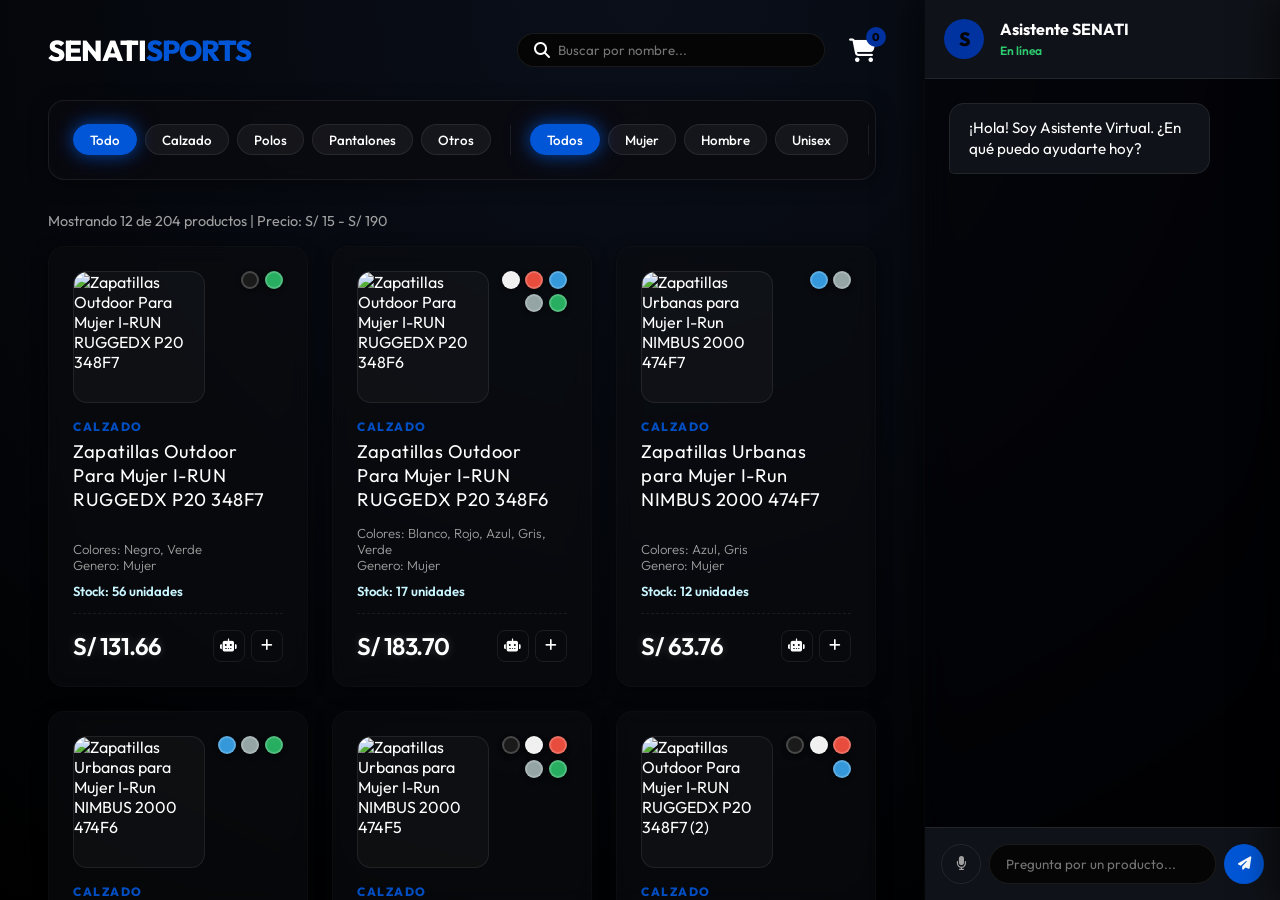
==== index.html @ dce51a20 "feat: implement premium senati dark mode design with horizontal filters - Updated CSS variables to u" ====
<!DOCTYPE html>
<html lang="es">

<head>
    <meta charset="UTF-8">
    <meta name="viewport" content="width=device-width, initial-scale=1.0">
    <title>SENATI SPORTS | Elevando tu rendimiento</title>
    <meta name="description"
        content="La mejor tienda de ropa deportiva. Encuentra zapatillas, camisetas y otros articulos para running, futbol y mas.">

    <!-- Google Fonts -->
    <link rel="preconnect" href="https://fonts.googleapis.com">
    <link rel="preconnect" href="https://fonts.gstatic.com" crossorigin>
    <link href="https://fonts.googleapis.com/css2?family=Outfit:wght@300;400;600;800&display=swap" rel="stylesheet">

    <!-- Font Awesome for icons -->
    <link rel="stylesheet" href="https://cdnjs.cloudflare.com/ajax/libs/font-awesome/6.4.0/css/all.min.css">

    <link rel="stylesheet" href="css/style.css">
</head>

<body>
    <div class="dashboard-app">
        <!-- CATÁLOGO (Left Panel) -->
        <main class="dashboard-left">
            <!-- Header (Logo + Title) -->
            <div class="dashboard-header">
                <div class="logo">SENATI<span>SPORTS</span></div>
                <div class="header-right">
                    <div class="header-search">
                        <i class="fa-solid fa-search"></i>
                        <input type="text" id="product-search" placeholder="Buscar por nombre...">
                    </div>
                    <button class="cart-btn" id="cart-btn">
                        <i class="fa-solid fa-shopping-cart"></i>
                        <span class="cart-count">0</span>
                    </button>
                </div>
            </div>

            <!-- Filtros Superiores (Categorías + Colores) -->
            <div class="dashboard-filters horizontal-bar">
                <div class="filter-group">
                    <div class="filter-buttons" id="category-filter-container">
                        <button class="filter-btn active" data-category="all" title="Todo">Todo</button>
                        <button class="filter-btn" data-category="CALZADO" title="Calzado">Calzado</button>
                        <button class="filter-btn" data-category="POLOS" title="Polos">Polos</button>
                        <button class="filter-btn" data-category="PANTALONES" title="Pantalones">Pantalones</button>
                        <button class="filter-btn" data-category="OTROS" title="Otros">Otros</button>
                    </div>
                </div>

                <div class="filter-divider"></div>

                <div class="filter-group">
                    <div class="gender-filter-buttons" id="gender-filter-container">
                        <button class="gender-btn active" data-gender="all" title="Todos">Todos</button>
                        <button class="gender-btn" data-gender="Mujer" title="Mujer">Mujer</button>
                        <button class="gender-btn" data-gender="Hombre" title="Hombre">Hombre</button>
                        <button class="gender-btn" data-gender="Unisex" title="Unisex">Unisex</button>
                    </div>
                </div>

                <div class="filter-divider"></div>

                <div class="filter-group compact-colors">
                    <div class="color-filter-circles" id="color-filter-container">
                        <div class="color-circle all-colors active" data-color="all" title="Todos"></div>
                        <div class="color-circle" data-color="Negro" style="background-color: #1a1a1a;" title="Negro"></div>
                        <div class="color-circle" data-color="Blanco" style="background-color: #f0f0f0;" title="Blanco"></div>
                        <div class="color-circle" data-color="Rojo" style="background-color: #e74c3c;" title="Rojo"></div>
                        <div class="color-circle" data-color="Azul" style="background-color: #3498db;" title="Azul"></div>
                        <div class="color-circle" data-color="Gris" style="background-color: #95a5a6;" title="Gris"></div>
                        <div class="color-circle" data-color="Verde" style="background-color: #27ae60;" title="Verde"></div>
                    </div>
                </div>

                <div class="filter-divider"></div>

                <div class="filter-group price-group">
                    <div class="price-filter-controls horizontal-price">
                        <div class="price-range-single">
                            <div class="price-range-values">
                                <span id="price-min-value">S/ 0</span>
                                <span>-</span>
                                <span id="price-max-value">S/ 500</span>
                            </div>
                            <div class="price-range-track-wrapper">
                                <div class="price-range-track-base"></div>
                                <div class="price-range-highlight" id="price-range-highlight"></div>
                                <input type="range" id="price-min-slider" class="price-range-slider thumb-min" min="0" max="500" step="1" value="0">
                                <input type="range" id="price-max-slider" class="price-range-slider thumb-max" min="0" max="500" step="1" value="500">
                            </div>
                        </div>
                        <button id="clear-price-filter" class="price-filter-btn secondary" title="Limpiar precio"><i class="fa-solid fa-rotate-left"></i></button>
                    </div>
                </div>
            </div>

            <div class="catalog-controls">
                <p id="product-count">Mostrando 0 productos</p>
            </div>

            <!-- Grilla de Productos -->
            <div class="dashboard-products" id="product-list">
                <!-- Se inyectarán tarjetas minimalistas aquí -->
            </div>
            
            <div class="load-more-container">
                <button id="load-more-btn" class="btn-simple">Cargar más productos...</button>
            </div>
            <br>
        </main>

        <!-- CHATBOT (Right Panel) -->
        <aside class="dashboard-right">
            <div id="chat-window" class="chat-window embedded open">
                <div class="chat-header">
                    <div class="chat-user-info">
                        <div class="bot-avatar">S</div>
                        <div>
                            <h4>Asistente SENATI</h4>
                            <span class="online-status">En línea</span>
                        </div>
                    </div>
                </div>
                <div class="chat-messages" id="chat-messages">
                    <div class="message bot">
                        ¡Hola! Soy Asistente Virtual. ¿En qué puedo ayudarte hoy?
                    </div>
                </div>
                <div class="chat-input-area">
                    <button id="mic-btn" class="mic-btn" title="Reconocimiento de voz"><i class="fa-solid fa-microphone"></i></button>
                    <input type="text" id="chat-input" placeholder="Pregunta por un producto...">
                    <button id="send-chat"><i class="fa-solid fa-paper-plane"></i></button>
                </div>
            </div>
        </aside>
    </div>

    <!-- Modals (Cart) -->
    <div id="cart-sidebar" class="cart-sidebar">
        <div class="cart-header">
            <h3>Tu Carrito</h3>
            <button id="close-cart"><i class="fa-solid fa-xmark"></i></button>
        </div>
        <div class="cart-items" id="cart-items-list">
            <p class="empty-msg">Tu carrito está vacío.</p>
        </div>
        <div class="cart-footer">
            <div class="cart-total">
                <span>Total:</span>
                <span id="cart-total-amount">S/ 0.00</span>
            </div>
            <button class="btn btn-primary checkout-btn">Finalizar Compra</button>
        </div>
    </div>
    <div id="cart-overlay" class="cart-overlay"></div>

    <script src="js/main.js"></script>
</body>
</html>
---- css/style.css ----
/* ============================================================ */
/* DASHBOARD APP STYLES (NO MORE SCROLLING WEBPAGE)          */
/* ============================================================ */
:root {
    --primary: #0032A0; /* Azul Senati Principal */
    --primary-light: #0056D6; /* Azul Senati Claro para hover/glow */
    --primary-dark: #001B5E; /* Azul Senati Oscuro */
    --secondary: #FFFFFF; /* Blanco para contrastar */
    --dark: #050505; /* Fondo más profundo */
    --dark-grey: #0F1218; /* Gris oscuro con tono azulado */
    --light-grey: #F5F5F5;
    --text-main: #FFFFFF;
    --text-muted: #A0A0A0;
    --glass: rgba(255, 255, 255, 0.03);
    --glass-border: rgba(255, 255, 255, 0.08);
    --transition: all 0.4s cubic-bezier(0.25, 0.46, 0.45, 0.94);
    --shadow: 0 10px 30px rgba(0, 0, 0, 0.5);
    --glow-primary: 0 0 15px rgba(0, 86, 214, 0.6), 0 0 30px rgba(0, 86, 214, 0.3);
}

* {
    margin: 0;
    padding: 0;
    box-sizing: border-box;
    font-family: 'Outfit', sans-serif;
}

body {
    /* Fondo viñetado general negro profundo y elegante */
    background: radial-gradient(circle at top, #0A0F1A 0%, #000000 100%);
    color: var(--text-main);
    overflow: hidden; /* No scroll en el body principal */
}

a { text-decoration: none; color: inherit; }
button { font-family: inherit; }

/* -------------------- LAYOUT -------------------- */
.dashboard-app {
    display: flex;
    height: 100vh;
    width: 100vw;
    background: transparent; /* Permite ver el fondo radial del body */
}

/* Left Panel (Catalog) */
.dashboard-left {
    flex: 7;
    height: 100%;
    overflow-y: auto;
    padding: 2rem 3rem;
}

/* Right Panel (Chatbot) */
.dashboard-right {
    flex: 3;
    height: 100%;
    border-left: 1px solid rgba(255, 255, 255, 0.02); /* Borde sutil */
    display: flex;
    flex-direction: column;
    background: rgba(2, 3, 5, 0.6); /* Negro ultra profundo semi-transparente */
    backdrop-filter: blur(15px);
    box-shadow: -10px 0 30px rgba(0,0,0,0.5); /* Sombra hacia la izquierda */
}

/* -------------------- HEADER -------------------- */
.dashboard-header {
    display: flex;
    justify-content: space-between;
    align-items: center;
    margin-bottom: 2rem;
}

.logo {
    font-size: 1.8rem;
    font-weight: 800;
    letter-spacing: -1px;
}
.logo span { color: var(--primary-light); } /* Cambiado a primary-light para mejor visibilidad */

.header-right {
    display: flex;
    gap: 1.5rem;
    align-items: center;
}

.header-search {
    background: var(--dark);
    border: 1px solid var(--glass-border);
    border-radius: 20px;
    padding: 0.5rem 1rem;
    display: flex;
    align-items: center;
    gap: 0.5rem;
}

.header-search input {
    background: transparent;
    border: none;
    color: white;
    outline: none;
    width: 250px;
}

/* -------------------- BOTON CARRITO -------------------- */
.cart-btn {
    position: relative;
    background: transparent;
    border: none;
    color: white;
    font-size: 1.5rem;
    cursor: pointer;
    transition: var(--transition);
}

.cart-btn:hover { color: var(--primary); }

.cart-count {
    position: absolute;
    top: -8px;
    right: -10px;
    background: var(--primary);
    color: var(--dark);
    font-size: 0.7rem;
    font-weight: 800;
    width: 20px;
    height: 20px;
    border-radius: 50%;
    display: flex;
    justify-content: center;
    align-items: center;
}

/* -------------------- FILTROS (PILLS) - HORIZONTALES -------------------- */
.dashboard-filters.horizontal-bar {
    display: flex;
    flex-direction: row;
    align-items: center;
    gap: 1.2rem;
    margin-bottom: 2rem;
    background: rgba(10, 10, 15, 0.7);
    backdrop-filter: blur(8px);
    padding: 1rem 1.5rem;
    border-radius: 16px;
    border: 1px solid var(--glass-border);
    box-shadow: 0 4px 20px rgba(0,0,0,0.4);
    overflow-x: auto; /* Permite scroll si no cabe */
    position: sticky;
    top: 0;
    z-index: 100;
}

.dashboard-filters.horizontal-bar::-webkit-scrollbar {
    height: 4px;
}
.dashboard-filters.horizontal-bar::-webkit-scrollbar-thumb {
    background: var(--glass-border);
    border-radius: 4px;
}

.filter-divider {
    width: 1px;
    height: 30px;
    background: var(--glass-border);
    flex-shrink: 0;
}

.filter-group {
    display: flex;
    align-items: center;
    gap: 0.8rem;
    flex-wrap: nowrap;
    flex-shrink: 0;
}

.filter-label {
    display: none; /* Ocultamos etiquetas para vista más limpia */
}

.filter-buttons {
    display: flex;
    gap: 0.5rem;
    flex-wrap: wrap;
}

.gender-filter-buttons {
    display: flex;
    gap: 0.5rem;
    flex-wrap: wrap;
}

.catalog-source-buttons {
    display: flex;
    gap: 0.5rem;
    flex-wrap: wrap;
}

.filter-btn {
    background: rgba(255, 255, 255, 0.05);
    border: 1px solid var(--glass-border);
    color: white;
    padding: 0.4rem 1rem;
    border-radius: 20px;
    cursor: pointer;
    font-weight: 500;
    transition: var(--transition);
}

.filter-btn:hover, .filter-btn.active {
    background: var(--primary-light);
    color: var(--text-main);
    border-color: var(--primary-light);
    box-shadow: var(--glow-primary);
}

.gender-btn {
    background: rgba(255, 255, 255, 0.05);
    border: 1px solid var(--glass-border);
    color: white;
    padding: 0.4rem 1rem;
    border-radius: 20px;
    cursor: pointer;
    font-weight: 500;
    transition: var(--transition);
}

.gender-btn:hover, .gender-btn.active {
    background: var(--primary-light);
    color: var(--text-main);
    border-color: var(--primary-light);
    box-shadow: var(--glow-primary);
}

.catalog-source-btn {
    background: rgba(255, 255, 255, 0.05);
    border: 1px solid var(--glass-border);
    color: white;
    padding: 0.4rem 1rem;
    border-radius: 20px;
    cursor: pointer;
    font-weight: 500;
    transition: var(--transition);
}

.catalog-source-btn:hover, .catalog-source-btn.active {
    background: var(--secondary);
    color: var(--dark);
    border-color: var(--secondary);
    box-shadow: 0 0 15px rgba(255, 255, 255, 0.6);
}

/* Color Circles */
.color-filter-circles {
    display: flex;
    gap: 0.8rem;
    flex-wrap: wrap;
}

.color-circle {
    width: 30px;
    height: 30px;
    border-radius: 50%;
    border: 2px solid var(--glass-border);
    cursor: pointer;
    transition: var(--transition);
}

.color-circle:hover, .color-circle.active {
    border-color: var(--primary);
    transform: scale(1.15);
    box-shadow: 0 0 10px rgba(0, 240, 255, 0.5);
}

.all-colors {
    background: linear-gradient(45deg, #f0f0f0, #1a1a1a, #e74c3c, #3498db);
}

.price-filter-controls.horizontal-price {
    display: flex;
    flex-direction: row;
    gap: 1rem;
    align-items: center;
    min-width: 200px;
}

.price-range-single {
    display: flex;
    flex-direction: column;
    gap: 0.35rem;
    flex-grow: 1;
}

.price-range-values {
    display: flex;
    justify-content: center;
    gap: 0.5rem;
    font-size: 0.8rem;
    color: var(--text-muted);
    font-weight: 600;
    white-space: nowrap;
}

.price-range-track-wrapper {
    position: relative;
    width: 100%;
    height: 24px;
}

.price-range-track-base {
    position: absolute;
    left: 0;
    right: 0;
    top: 50%;
    height: 4px;
    transform: translateY(-50%);
    border-radius: 999px;
    background: rgba(255, 255, 255, 0.16);
}

.price-range-highlight {
    position: absolute;
    top: 50%;
    height: 4px;
    transform: translateY(-50%);
    border-radius: 999px;
    background: var(--primary);
}

.price-range-slider {
    position: absolute;
    left: 0;
    top: 50%;
    width: 100%;
    transform: translateY(-50%);
    background: transparent;
    pointer-events: none;
    -webkit-appearance: none;
    appearance: none;
}

.price-range-slider::-webkit-slider-runnable-track {
    height: 0;
    background: transparent;
}

.price-range-slider::-webkit-slider-thumb {
    -webkit-appearance: none;
    width: 16px;
    height: 16px;
    border-radius: 50%;
    border: 2px solid #fff;
    background: var(--primary);
    pointer-events: auto;
    cursor: pointer;
    box-shadow: 0 0 0 2px rgba(10, 10, 10, 0.45);
}

.price-range-slider::-moz-range-track {
    height: 0;
    background: transparent;
}

.price-range-slider::-moz-range-thumb {
    width: 16px;
    height: 16px;
    border-radius: 50%;
    border: 2px solid #fff;
    background: var(--primary);
    pointer-events: auto;
    cursor: pointer;
}

.price-filter-btn {
    background: rgba(255, 255, 255, 0.06);
    border: 1px solid var(--glass-border);
    color: #fff;
    border-radius: 10px;
    padding: 0.45rem 0.8rem;
    cursor: pointer;
    font-weight: 600;
    transition: var(--transition);
    align-self: flex-start;
}

.price-filter-btn:hover {
    border-color: var(--primary-light);
    color: var(--primary-light);
    box-shadow: var(--glow-primary);
}

.price-filter-btn.secondary {
    color: var(--text-muted);
}

/* -------------------- PRODUCT GRID MINIMALISTA -------------------- */
.catalog-controls {
    margin-bottom: 1rem;
    color: var(--text-muted);
    font-size: 0.9rem;
}

.dashboard-products {
    display: grid;
    grid-template-columns: repeat(auto-fill, minmax(240px, 1fr));
    gap: 1.5rem;
}

.dashboard-card {
    background: rgba(10, 12, 16, 0.6); /* Más oscuro, más sutil */
    backdrop-filter: blur(10px);
    border: 1px solid rgba(255, 255, 255, 0.02); /* Borde casi invisible */
    border-radius: 16px;
    padding: 1.5rem;
    display: flex;
    flex-direction: column;
    transition: var(--transition);
    position: relative;
    cursor: default;
    box-shadow: 0 4px 15px rgba(0, 0, 0, 0.5); /* Sombra base para dar profundidad */
}

.dashboard-card:hover {
    transform: translateY(-8px);
    box-shadow: 0 15px 30px rgba(0, 0, 0, 0.8), var(--glow-primary);
    border-color: rgba(0, 86, 214, 0.5); /* Borde sutil del color primario en hover */
    background: rgba(15, 18, 24, 0.8);
}

/* Emoji + Dot row */
.card-top {
    display: flex;
    justify-content: space-between;
    align-items: flex-start;
    gap: 0.75rem;
    margin-bottom: 1rem;
}

.card-media {
    width: 96px;
    height: 96px;
    border-radius: 12px;
    border: 1px solid var(--glass-border);
    background: rgba(255, 255, 255, 0.03);
    overflow: hidden;
    display: flex;
    align-items: center;
    justify-content: center;
    flex-shrink: 0;
}

.dashboard-products.source-scraped .card-media {
    width: 132px;
    height: 132px;
    border-radius: 14px;
}

.card-image {
    width: 100%;
    height: 100%;
    object-fit: cover;
    display: block;
}

.card-emoji {
    font-size: 2.6rem;
    line-height: 1;
    filter: drop-shadow(0 5px 15px rgba(0,0,0,0.3));
}

.card-color-dot {
    width: 18px;
    height: 18px;
    border-radius: 50%;
    border: 2px solid rgba(255,255,255,0.2);
    box-shadow: 0 2px 5px rgba(0,0,0,0.5);
}

.card-color-dots {
    display: flex;
    gap: 0.35rem;
    flex-wrap: wrap;
    justify-content: flex-end;
    max-width: 84px;
}

/* Card Info */
.card-cat {
    color: var(--primary-light);
    font-size: 0.75rem;
    font-weight: 800;
    letter-spacing: 1.5px; /* Más espaciado, más premium */
    margin-bottom: 0.4rem;
    text-transform: uppercase;
    opacity: 0.9;
}

.dashboard-card h3 {
    margin: 0 0 0.8rem 0;
    font-size: 1.15rem;
    font-weight: 400; /* Peso más ligero para el título */
    line-height: 1.3;
    flex-grow: 1;
    letter-spacing: 0.5px;
}

.card-meta {
    font-size: 0.82rem;
    color: var(--text-muted);
    font-weight: 300; /* Texto secundario más delgado */
    margin-bottom: 0.5rem;
}

.card-tallas-visor {
    margin-bottom: 0;
    padding: 0 0.7rem;
    border: 1px solid transparent;
    border-radius: 10px;
    background: transparent;
    display: flex;
    flex-direction: column;
    gap: 0.2rem;
    max-height: 0;
    opacity: 0;
    overflow: hidden;
    pointer-events: none;
    transform: translateY(-4px);
    transition: max-height 0.25s ease, opacity 0.2s ease, transform 0.2s ease, margin-bottom 0.2s ease, padding 0.2s ease, border-color 0.2s ease, background-color 0.2s ease;
}

.dashboard-card:hover .card-tallas-visor,
.dashboard-card:focus-within .card-tallas-visor {
    margin-bottom: 1rem;
    padding: 0.55rem 0.7rem;
    border-color: rgba(0, 240, 255, 0.35);
    background: rgba(0, 240, 255, 0.08);
    max-height: 120px;
    opacity: 1;
    pointer-events: auto;
    transform: translateY(0);
}

.tallas-etiqueta {
    font-size: 0.72rem;
    text-transform: uppercase;
    letter-spacing: 0.8px;
    color: var(--primary);
    font-weight: 700;
}

.tallas-valores {
    font-size: 0.95rem;
    color: #ffffff;
    font-weight: 700;
    line-height: 1.25;
}

@media (hover: none) and (pointer: coarse) {
    .card-tallas-visor {
        margin-bottom: 1rem;
        padding: 0.55rem 0.7rem;
        border-color: rgba(0, 240, 255, 0.35);
        background: rgba(0, 240, 255, 0.08);
        max-height: 120px;
        opacity: 1;
        pointer-events: auto;
        transform: translateY(0);
    }
}

.card-stock {
    font-size: 0.82rem;
    color: #c9f6ff;
    font-weight: 600;
    margin-bottom: 0.9rem;
}

.card-price-row {
    display: flex;
    justify-content: space-between;
    align-items: center;
    margin-top: auto;
    padding-top: 1rem;
    border-top: 1px dashed var(--glass-border);
}

.card-price {
    font-size: 1.5rem;
    font-weight: 600; /* Un poco menos rudo */
    letter-spacing: -0.5px;
    color: var(--text-main);
    text-shadow: 0 0 10px rgba(255,255,255,0.2); /* Ligero brillo al precio */
}

.card-actions {
    display: flex;
    gap: 0.4rem;
}

.card-btn {
    background: transparent;
    border: 1px solid var(--glass-border);
    color: white;
    width: 32px;
    height: 32px;
    border-radius: 8px;
    cursor: pointer;
    display: flex;
    justify-content: center;
    align-items: center;
    transition: var(--transition);
}

.card-btn:hover {
    background: var(--primary-light);
    color: var(--text-main);
    border-color: var(--primary-light);
    box-shadow: var(--glow-primary);
}

.load-more-container {
    text-align: center;
    margin-top: 2rem;
}

.btn-simple {
    background: transparent;
    border: 1px solid var(--primary-light);
    color: var(--primary-light);
    padding: 0.6rem 2rem;
    border-radius: 20px;
    cursor: pointer;
    font-weight: bold;
    transition: var(--transition);
}

.btn-simple:hover {
    background: var(--primary-light);
    color: var(--text-main);
    box-shadow: var(--glow-primary);
}

/* -------------------- CHATBOT PANEL -------------------- */
.chat-window {
    width: 100%;
    height: 100%;
    display: flex;
    flex-direction: column;
}

.chat-header {
    background: var(--dark-grey);
    padding: 1.2rem;
    display: flex;
    align-items: center;
    border-bottom: 1px solid var(--glass-border);
}

.chat-user-info {
    display: flex;
    align-items: center;
    gap: 1rem;
}

.bot-avatar {
    width: 40px;
    height: 40px;
    background: var(--primary);
    color: var(--dark);
    border-radius: 50%;
    display: flex;
    justify-content: center;
    align-items: center;
    font-weight: 800;
    font-size: 1.2rem;
}

.chat-user-info h4 { margin: 0; font-size: 1rem; }
.online-status { font-size: 0.75rem; color: #2ecc71; font-weight: 600; }

.chat-messages {
    flex: 1;
    padding: 1.5rem;
    overflow-y: auto;
    display: flex;
    flex-direction: column;
    gap: 1rem;
}

.message {
    max-width: 85%;
    padding: 0.8rem 1.2rem;
    border-radius: 15px;
    font-size: 0.95rem;
    line-height: 1.4;
    position: relative;
    animation: fadeIn 0.3s ease forwards;
}

.message.bot {
    background: var(--dark-grey);
    color: var(--text-main);
    border: 1px solid var(--glass-border);
    align-self: flex-start;
    border-bottom-left-radius: 5px;
}

.message.user {
    background: var(--primary);
    color: var(--dark);
    align-self: flex-end;
    border-bottom-right-radius: 5px;
    font-weight: 500;
}

.chat-input-area {
    padding: 1rem;
    background: var(--dark-grey);
    border-top: 1px solid var(--glass-border);
    display: flex;
    gap: 0.5rem;
}

.chat-input-area input {
    flex: 1;
    background: var(--dark);
    border: 1px solid var(--glass-border);
    border-radius: 20px;
    padding: 0 1rem;
    color: white;
    outline: none;
}

.chat-input-area input:focus {
    border-color: var(--primary-light);
    box-shadow: var(--glow-primary);
}

.chat-input-area button {
    background: var(--primary-light);
    border: none;
    width: 40px;
    height: 40px;
    border-radius: 50%;
    color: var(--text-main);
    cursor: pointer;
    display: flex;
    justify-content: center;
    align-items: center;
    transition: var(--transition);
}

.chat-input-area button:hover {
    transform: scale(1.1);
    box-shadow: var(--glow-primary);
}

.mic-btn {
    background: transparent !important;
    border: 1px solid var(--glass-border) !important;
    color: var(--text-muted) !important;
}
.mic-btn:hover {
    border-color: var(--primary) !important;
    color: var(--primary) !important;
}
.mic-btn.recording {
    background: var(--secondary) !important;
    color: white !important;
}

/* -------------------- CART SIDEBAR -------------------- */
.cart-sidebar {
    position: fixed;
    top: 0;
    right: -400px;
    width: 400px;
    height: 100vh;
    background: var(--dark);
    z-index: 2000;
    transition: var(--transition);
    display: flex;
    flex-direction: column;
    border-left: 1px solid var(--glass-border);
    box-shadow: -10px 0 30px rgba(0,0,0,0.5);
}

.cart-sidebar.open { right: 0; }

.cart-header {
    padding: 1.5rem;
    border-bottom: 1px solid var(--glass-border);
    display: flex;
    justify-content: space-between;
    align-items: center;
}

#close-cart {
    background: transparent;
    border: none;
    color: white;
    font-size: 1.5rem;
    cursor: pointer;
}

.cart-items {
    flex: 1;
    overflow-y: auto;
    padding: 1.5rem;
}

.cart-item-row {
    display: flex;
    gap: 1rem;
    align-items: center;
    margin-bottom: 1rem;
    background: var(--dark-grey);
    padding: 1rem;
    border-radius: 10px;
}

.cart-item-emoji {
    font-size: 2rem;
    background: var(--dark);
    width: 50px;
    height: 50px;
    display: flex;
    justify-content: center;
    align-items: center;
    border-radius: 8px;
}

.cart-item-info { flex: 1; }
.cart-item-info h4 { margin: 0; font-size: 0.9rem; }
.cart-item-info p { margin: 0; color: var(--primary); font-weight: bold; }

.remove-item {
    background: transparent;
    border: none;
    color: var(--secondary);
    cursor: pointer;
}

.cart-footer {
    padding: 1.5rem;
    border-top: 1px solid var(--glass-border);
    background: var(--dark-grey);
}

.cart-total {
    display: flex;
    justify-content: space-between;
    font-size: 1.5rem;
    font-weight: 800;
    margin-bottom: 1rem;
}

.checkout-btn {
    width: 100%;
    background: var(--primary-light);
    color: var(--text-main);
    border: none;
    padding: 1rem;
    border-radius: 10px;
    font-weight: bold;
    cursor: pointer;
    text-transform: uppercase;
    transition: var(--transition);
}

.checkout-btn:hover {
    background: var(--primary);
    box-shadow: var(--glow-primary);
}

.cart-overlay {
    position: fixed;
    top: 0;
    left: 0;
    width: 100vw;
    height: 100vh;
    background: rgba(0,0,0,0.7);
    z-index: 1500;
    opacity: 0;
    pointer-events: none;
    transition: var(--transition);
}
.cart-overlay.show { opacity: 1; pointer-events: all; }

.empty-msg { text-align: center; color: var(--text-muted); margin-top: 2rem; }

/* Typing indicator */
.typing-indicator {
    display: flex;
    gap: 4px;
    padding: 1rem !important;
}
.typing-indicator span {
    width: 8px; height: 8px; background: var(--text-muted); border-radius: 50%;
    animation: typing-bounce 1.2s infinite;
}
.typing-indicator span:nth-child(2) { animation-delay: 0.2s; }
.typing-indicator span:nth-child(3) { animation-delay: 0.4s; }

@keyframes typing-bounce {
    0%, 60%, 100% { transform: translateY(0); opacity: 0.4; }
    30% { transform: translateY(-6px); opacity: 1; }
}

@keyframes fadeIn {
    from { opacity: 0; transform: translateY(10px); }
    to { opacity: 1; transform: translateY(0); }
}

/* Nuevas animaciones avanzadas */
@keyframes slideUpFade {
    0% {
        opacity: 0;
        transform: translateY(30px);
    }
    100% {
        opacity: 1;
        transform: translateY(0);
    }
}

.dashboard-card {
    /* Animación de entrada inicial para las tarjetas */
    animation: slideUpFade 0.6s cubic-bezier(0.25, 0.46, 0.45, 0.94) forwards;
    opacity: 0;
}

/* Stagger effect para las tarjetas (hasta 12 visibles iniciales) */
.dashboard-card:nth-child(1) { animation-delay: 0.05s; }
.dashboard-card:nth-child(2) { animation-delay: 0.1s; }
.dashboard-card:nth-child(3) { animation-delay: 0.15s; }
.dashboard-card:nth-child(4) { animation-delay: 0.2s; }
.dashboard-card:nth-child(5) { animation-delay: 0.25s; }
.dashboard-card:nth-child(6) { animation-delay: 0.3s; }
.dashboard-card:nth-child(7) { animation-delay: 0.35s; }
.dashboard-card:nth-child(8) { animation-delay: 0.4s; }
.dashboard-card:nth-child(9) { animation-delay: 0.45s; }
.dashboard-card:nth-child(10) { animation-delay: 0.5s; }
.dashboard-card:nth-child(11) { animation-delay: 0.55s; }
.dashboard-card:nth-child(12) { animation-delay: 0.6s; }

/* Entrada de los paneles laterales */
.dashboard-left {
    animation: slideUpFade 0.7s ease-out forwards;
}
.dashboard-right {
    animation: fadeIn 0.8s ease-out forwards;
}

/* Animación de rebote (bounce) en hover para iconos y botones clave */
@keyframes bounceHover {
    0% { transform: translateY(0); }
    50% { transform: translateY(-3px); text-shadow: var(--glow-primary); }
    100% { transform: translateY(0); }
}

.cart-btn:hover i,
.logo span:hover {
    display: inline-block;
    animation: bounceHover 0.4s ease-in-out infinite;
}

/* Responsividad */
@media (max-width: 900px) {
    .dashboard-app { flex-direction: column; overflow: auto; }
    .dashboard-left, .dashboard-right { flex: none; width: 100%; height: auto; }
    .dashboard-right { height: 600px; border-left: none; border-top: 1px solid var(--glass-border); }
    .card-media { width: 84px; height: 84px; }
}
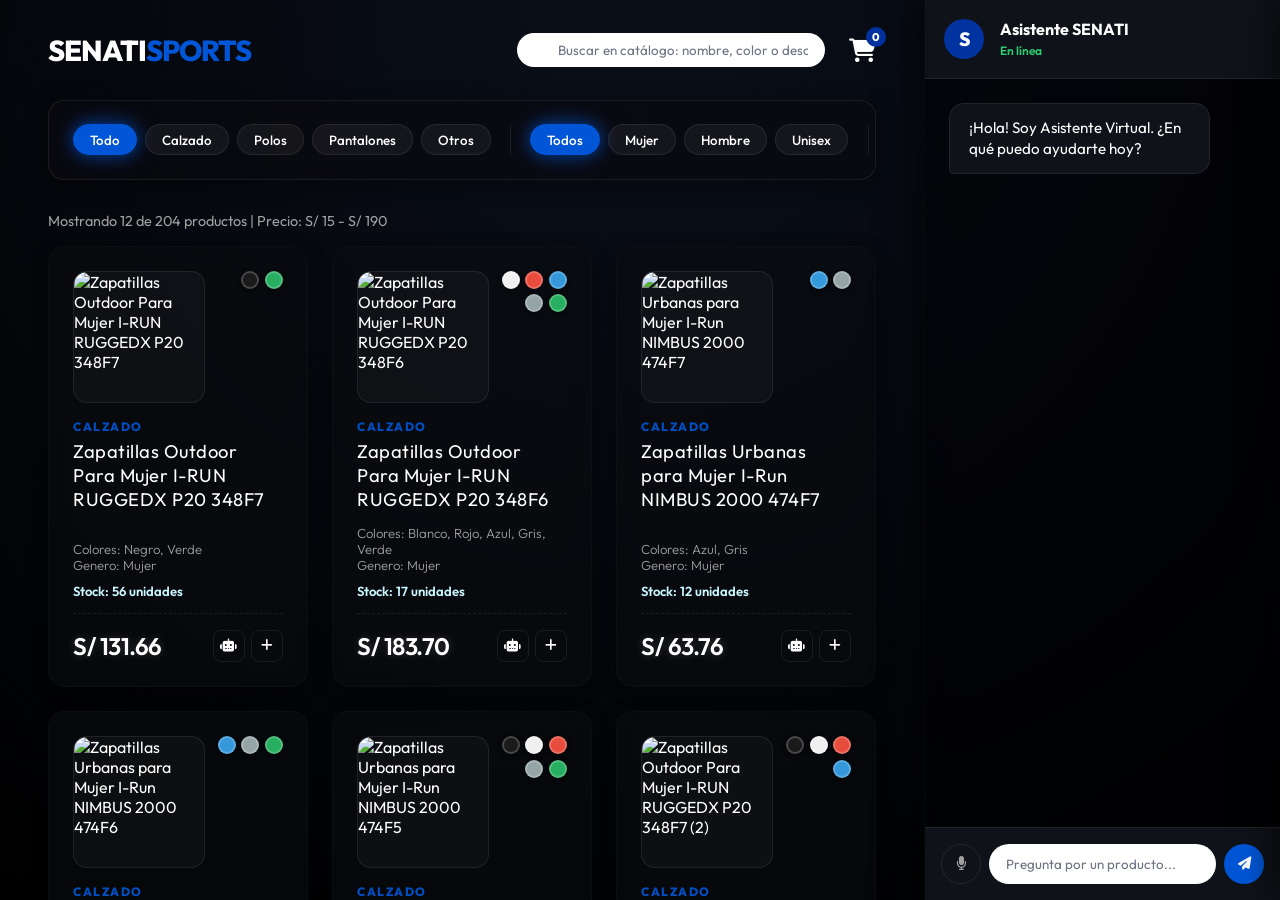
==== commit 6b9597d1: "Mejora filtros de chat, categorias y reset de UI" ====
--- a/index.html
+++ b/index.html
@@ -29,7 +29,7 @@
                 <div class="header-right">
                     <div class="header-search">
                         <i class="fa-solid fa-search"></i>
-                        <input type="text" id="product-search" placeholder="Buscar por nombre...">
+                        <input type="text" id="product-search" placeholder="Buscar en catálogo: nombre, color o descripción...">
                     </div>
                     <button class="cart-btn" id="cart-btn">
                         <i class="fa-solid fa-shopping-cart"></i>
@@ -93,6 +93,7 @@
                             </div>
                         </div>
                         <button id="clear-price-filter" class="price-filter-btn secondary" title="Limpiar precio"><i class="fa-solid fa-rotate-left"></i></button>
+                        <button id="reset-all-filters" class="price-filter-btn" title="Reiniciar todos los filtros">Reiniciar filtros</button>
                     </div>
                 </div>
             </div>
--- a/css/style.css
+++ b/css/style.css
@@ -6,7 +6,7 @@
     --primary-light: #0056D6; /* Azul Senati Claro para hover/glow */
     --primary-dark: #001B5E; /* Azul Senati Oscuro */
     --secondary: #FFFFFF; /* Blanco para contrastar */
-    --dark: #050505; /* Fondo más profundo */
+    --dark: #ffffff; /* Fondo más profundo */
     --dark-grey: #0F1218; /* Gris oscuro con tono azulado */
     --light-grey: #F5F5F5;
     --text-main: #FFFFFF;
@@ -97,9 +97,14 @@
 .header-search input {
     background: transparent;
     border: none;
-    color: white;
+    color: #000000;
+    caret-color: #000000;
     outline: none;
     width: 250px;
+}
+
+.header-search input::placeholder {
+    color: #6B7280;
 }
 
 /* -------------------- BOTON CARRITO -------------------- */
@@ -278,6 +283,7 @@
 .price-filter-controls.horizontal-price {
     display: flex;
     flex-direction: row;
+    flex-wrap: wrap;
     gap: 1rem;
     align-items: center;
     min-width: 200px;
@@ -378,6 +384,7 @@
     padding: 0.45rem 0.8rem;
     cursor: pointer;
     font-weight: 600;
+    white-space: nowrap;
     transition: var(--transition);
     align-self: flex-start;
 }
@@ -726,8 +733,13 @@
     border: 1px solid var(--glass-border);
     border-radius: 20px;
     padding: 0 1rem;
-    color: white;
+    color: #000000;
+    caret-color: #000000;
     outline: none;
+}
+
+.chat-input-area input::placeholder {
+    color: #6B7280;
 }
 
 .chat-input-area input:focus {
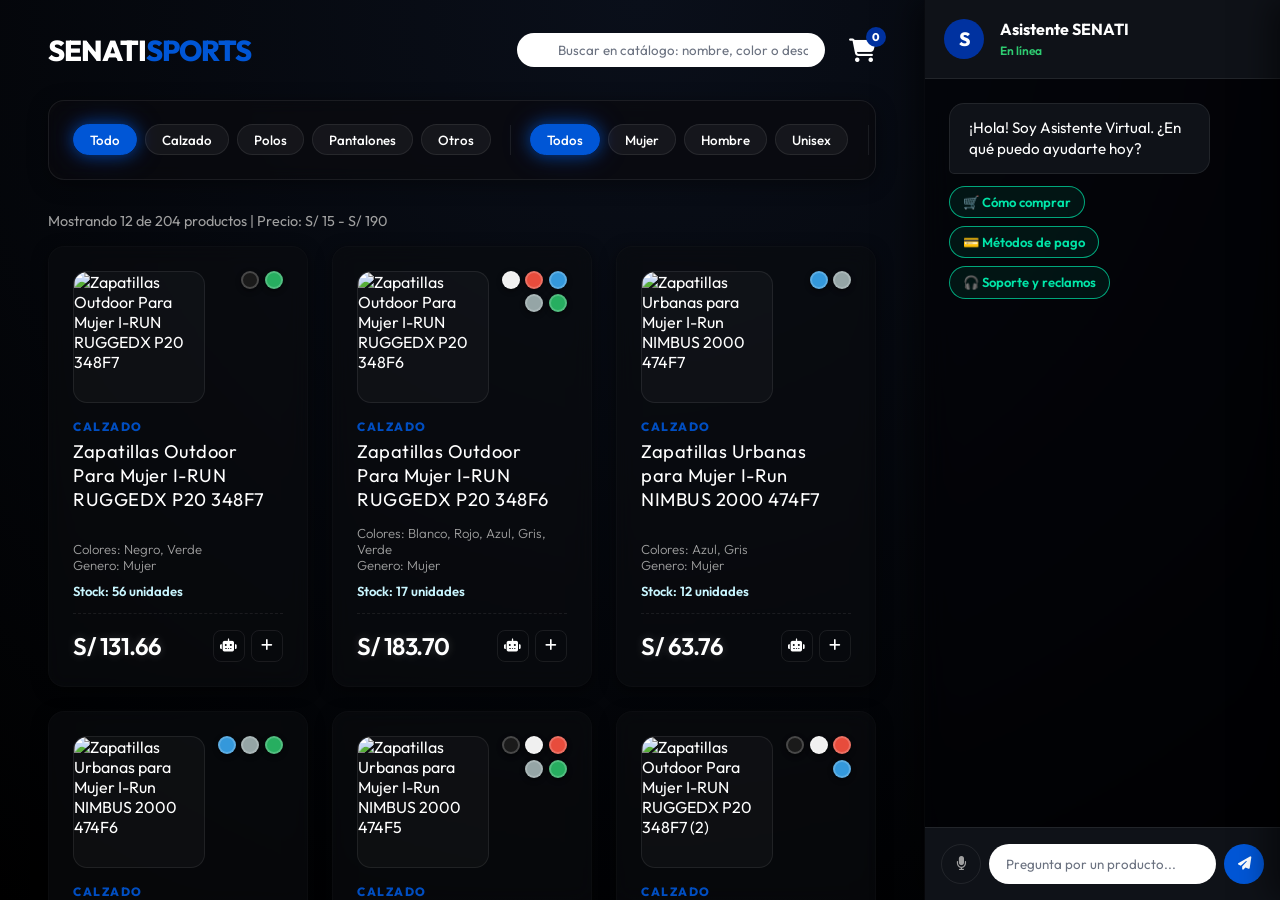
==== commit 3b985bde: "Mejora del carrito con cantidades, generacion de boleta PDF y correccion de la intencion guia_compra" ====
--- a/index.html
+++ b/index.html
@@ -92,7 +92,6 @@
                                 <input type="range" id="price-max-slider" class="price-range-slider thumb-max" min="0" max="500" step="1" value="500">
                             </div>
                         </div>
-                        <button id="clear-price-filter" class="price-filter-btn secondary" title="Limpiar precio"><i class="fa-solid fa-rotate-left"></i></button>
                         <button id="reset-all-filters" class="price-filter-btn" title="Reiniciar todos los filtros">Reiniciar filtros</button>
                     </div>
                 </div>
@@ -114,7 +113,10 @@
         </main>
 
         <!-- CHATBOT (Right Panel) -->
-        <aside class="dashboard-right">
+        <aside class="dashboard-right" id="dashboard-right">
+            <div class="mobile-chat-toggle" id="mobile-chat-toggle">
+                <i class="fa-solid fa-comment-dots"></i>
+            </div>
             <div id="chat-window" class="chat-window embedded open">
                 <div class="chat-header">
                     <div class="chat-user-info">
@@ -153,11 +155,14 @@
                 <span>Total:</span>
                 <span id="cart-total-amount">S/ 0.00</span>
             </div>
-            <button class="btn btn-primary checkout-btn">Finalizar Compra</button>
+            <button id="checkout-btn" class="btn btn-primary checkout-btn">Finalizar Compra</button>
         </div>
     </div>
     <div id="cart-overlay" class="cart-overlay"></div>
 
+    <!-- jsPDF for PDF generation -->
+    <script src="https://cdnjs.cloudflare.com/ajax/libs/jspdf/2.5.1/jspdf.umd.min.js"></script>
+
     <script src="js/main.js"></script>
 </body>
 </html>
--- a/css/style.css
+++ b/css/style.css
@@ -719,6 +719,34 @@
     font-weight: 500;
 }
 
+.chat-suggestions {
+    display: flex;
+    flex-wrap: wrap;
+    gap: 0.5rem;
+    max-width: 95%;
+    align-self: flex-start;
+    margin-top: -0.25rem;
+}
+
+.chat-suggestion-btn {
+    border: 1px solid rgba(0, 229, 168, 0.7);
+    background: rgba(0, 229, 168, 0.08);
+    color: #00e5a8;
+    border-radius: 999px;
+    padding: 0.45rem 0.8rem;
+    font-size: 0.82rem;
+    font-weight: 600;
+    cursor: pointer;
+    transition: var(--transition);
+}
+
+.chat-suggestion-btn:hover {
+    background: rgba(0, 229, 168, 0.2);
+    color: #b9ffe8;
+    transform: translateY(-1px);
+    box-shadow: 0 0 12px rgba(0, 229, 168, 0.25);
+}
+
 .chat-input-area {
     padding: 1rem;
     background: var(--dark-grey);
@@ -776,8 +804,9 @@
     color: var(--primary) !important;
 }
 .mic-btn.recording {
-    background: var(--secondary) !important;
+    background: #e74c3c !important;
     color: white !important;
+    box-shadow: 0 0 15px rgba(231, 76, 60, 0.6);
 }
 
 /* -------------------- CART SIDEBAR -------------------- */
@@ -787,7 +816,8 @@
     right: -400px;
     width: 400px;
     height: 100vh;
-    background: var(--dark);
+    background: linear-gradient(180deg, #0b1020 0%, #070b14 100%);
+    color: var(--text-main);
     z-index: 2000;
     transition: var(--transition);
     display: flex;
@@ -801,9 +831,15 @@
 .cart-header {
     padding: 1.5rem;
     border-bottom: 1px solid var(--glass-border);
+    background: rgba(255, 255, 255, 0.02);
     display: flex;
     justify-content: space-between;
     align-items: center;
+}
+
+.cart-header h3 {
+    color: var(--text-main);
+    font-weight: 700;
 }
 
 #close-cart {
@@ -818,6 +854,7 @@
     flex: 1;
     overflow-y: auto;
     padding: 1.5rem;
+    background: transparent;
 }
 
 .cart-item-row {
@@ -825,14 +862,16 @@
     gap: 1rem;
     align-items: center;
     margin-bottom: 1rem;
-    background: var(--dark-grey);
+    background: rgba(255, 255, 255, 0.03);
+    border: 1px solid var(--glass-border);
     padding: 1rem;
     border-radius: 10px;
 }
 
 .cart-item-emoji {
     font-size: 2rem;
-    background: var(--dark);
+    background: #0b1020;
+    border: 1px solid var(--glass-border);
     width: 50px;
     height: 50px;
     display: flex;
@@ -842,20 +881,33 @@
 }
 
 .cart-item-info { flex: 1; }
-.cart-item-info h4 { margin: 0; font-size: 0.9rem; }
-.cart-item-info p { margin: 0; color: var(--primary); font-weight: bold; }
+.cart-item-info h4 {
+    margin: 0;
+    font-size: 0.9rem;
+    color: var(--text-main);
+}
+.cart-item-info p {
+    margin: 0;
+    color: #7fb3ff;
+    font-weight: bold;
+}
 
 .remove-item {
     background: transparent;
     border: none;
-    color: var(--secondary);
-    cursor: pointer;
+    color: #ff7b7b;
+    cursor: pointer;
+}
+
+.remove-item:hover {
+    color: #ff5252;
+    transform: scale(1.06);
 }
 
 .cart-footer {
     padding: 1.5rem;
     border-top: 1px solid var(--glass-border);
-    background: var(--dark-grey);
+    background: rgba(10, 14, 24, 0.95);
 }
 
 .cart-total {
@@ -864,6 +916,10 @@
     font-size: 1.5rem;
     font-weight: 800;
     margin-bottom: 1rem;
+}
+
+.cart-total span {
+    color: var(--text-main);
 }
 
 .checkout-btn {
@@ -898,7 +954,15 @@
 }
 .cart-overlay.show { opacity: 1; pointer-events: all; }
 
-.empty-msg { text-align: center; color: var(--text-muted); margin-top: 2rem; }
+.empty-msg {
+    text-align: center;
+    color: var(--text-muted);
+    margin-top: 2rem;
+    background: rgba(255, 255, 255, 0.03);
+    border: 1px dashed var(--glass-border);
+    border-radius: 12px;
+    padding: 1rem;
+}
 
 /* Typing indicator */
 .typing-indicator {
@@ -977,9 +1041,96 @@
 }
 
 /* Responsividad */
-@media (max-width: 900px) {
-    .dashboard-app { flex-direction: column; overflow: auto; }
-    .dashboard-left, .dashboard-right { flex: none; width: 100%; height: auto; }
-    .dashboard-right { height: 600px; border-left: none; border-top: 1px solid var(--glass-border); }
-    .card-media { width: 84px; height: 84px; }
-}
+@media (max-width: 1024px) {
+    .dashboard-left { padding: 1.5rem; flex: 6; }
+    .dashboard-right { flex: 4; }
+    .header-search input { width: 180px; }
+}
+
+@media (max-width: 768px) {
+    body { overflow: auto; height: auto; }
+    .dashboard-app { flex-direction: column; height: auto; }
+    
+    .dashboard-left { 
+        padding: 1rem; 
+        height: auto; 
+        overflow: visible;
+    }
+    
+    .dashboard-right { 
+        position: fixed;
+        bottom: 20px;
+        right: 20px;
+        width: 60px;
+        height: 60px;
+        border-radius: 50%;
+        z-index: 1000;
+        overflow: hidden;
+        transition: var(--transition);
+        border: none;
+        box-shadow: 0 10px 30px rgba(0,0,0,0.5);
+    }
+
+    .dashboard-right.mobile-open {
+        width: calc(100% - 40px);
+        height: 70vh;
+        border-radius: 20px;
+        bottom: 20px;
+        right: 20px;
+    }
+
+    .dashboard-header { flex-direction: column; gap: 1rem; align-items: flex-start; }
+    .header-right { width: 100%; justify-content: space-between; }
+    .header-search { flex: 1; }
+    .header-search input { width: 100%; }
+
+    .dashboard-filters.horizontal-bar {
+        padding: 0.8rem;
+        gap: 0.8rem;
+    }
+
+    .dashboard-products {
+        grid-template-columns: repeat(auto-fill, minmax(160px, 1fr));
+        gap: 1rem;
+    }
+
+    .dashboard-card { padding: 1rem; }
+    .card-media { width: 100%; height: 140px; }
+    .dashboard-products.source-scraped .card-media { width: 100%; height: 160px; }
+    
+    .card-price { font-size: 1.2rem; }
+    
+    .cart-sidebar { width: 100%; right: -100%; }
+}
+
+/* Toggle Botón Chat Móvil */
+.mobile-chat-toggle {
+    display: none;
+}
+
+@media (max-width: 768px) {
+    .mobile-chat-toggle {
+        display: flex;
+        position: absolute;
+        top: 0;
+        left: 0;
+        width: 100%;
+        height: 100%;
+        background: var(--primary);
+        color: white;
+        justify-content: center;
+        align-items: center;
+        font-size: 1.5rem;
+        cursor: pointer;
+        z-index: 10;
+        transition: opacity 0.3s;
+    }
+    .dashboard-right.mobile-open .mobile-chat-toggle {
+        opacity: 0;
+        pointer-events: none;
+    }
+    
+    .chat-header {
+        padding-left: 60px; /* Espacio para el botón de cierre en móvil si se desea */
+    }
+}
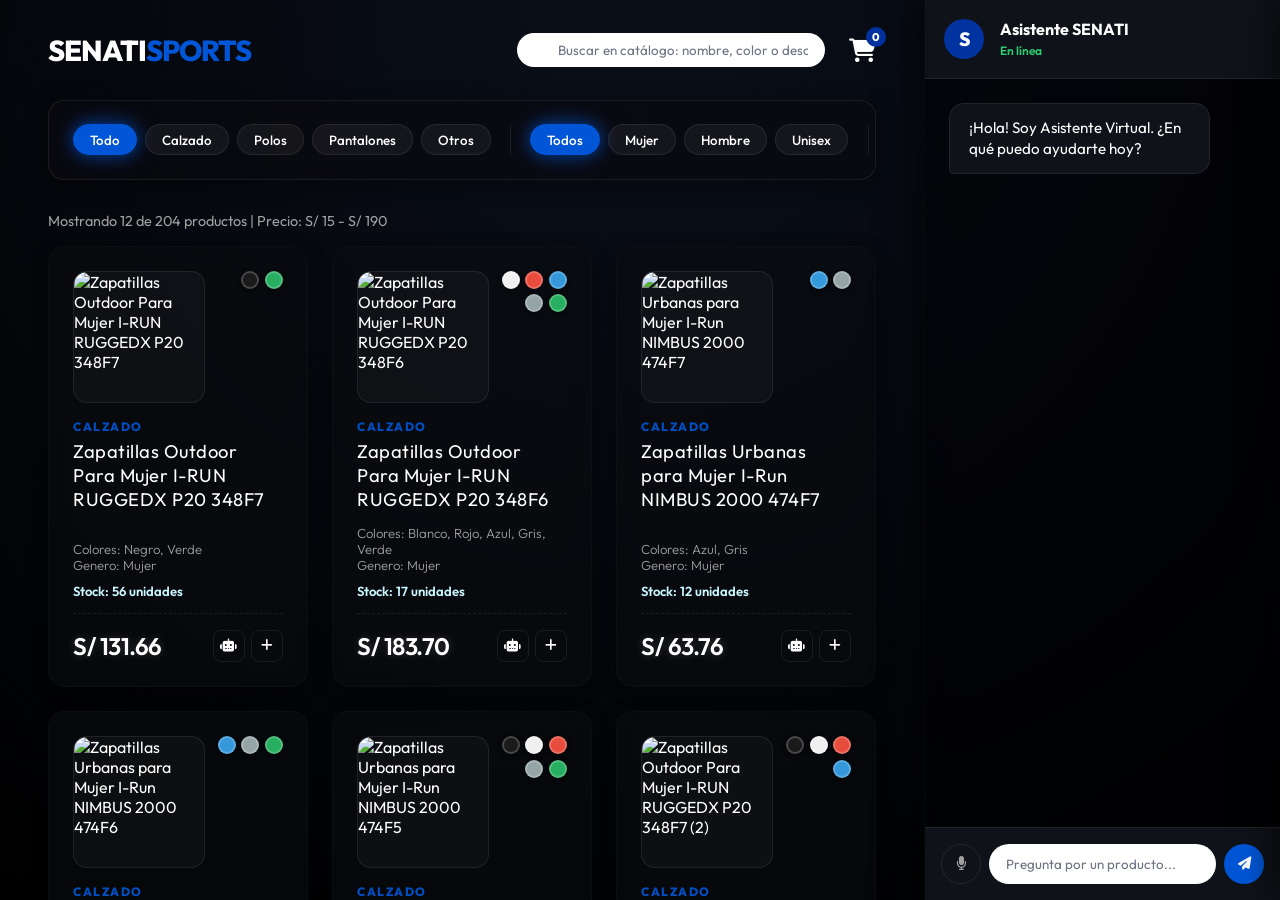
==== commit 1d30f944: "feat: Integración de MySQL para catálogo de productos" ====
--- a/index.html
+++ b/index.html
@@ -155,14 +155,11 @@
                 <span>Total:</span>
                 <span id="cart-total-amount">S/ 0.00</span>
             </div>
-            <button id="checkout-btn" class="btn btn-primary checkout-btn">Finalizar Compra</button>
+            <button class="btn btn-primary checkout-btn">Finalizar Compra</button>
         </div>
     </div>
     <div id="cart-overlay" class="cart-overlay"></div>
 
-    <!-- jsPDF for PDF generation -->
-    <script src="https://cdnjs.cloudflare.com/ajax/libs/jspdf/2.5.1/jspdf.umd.min.js"></script>
-
     <script src="js/main.js"></script>
 </body>
 </html>
--- a/css/style.css
+++ b/css/style.css
@@ -719,34 +719,6 @@
     font-weight: 500;
 }
 
-.chat-suggestions {
-    display: flex;
-    flex-wrap: wrap;
-    gap: 0.5rem;
-    max-width: 95%;
-    align-self: flex-start;
-    margin-top: -0.25rem;
-}
-
-.chat-suggestion-btn {
-    border: 1px solid rgba(0, 229, 168, 0.7);
-    background: rgba(0, 229, 168, 0.08);
-    color: #00e5a8;
-    border-radius: 999px;
-    padding: 0.45rem 0.8rem;
-    font-size: 0.82rem;
-    font-weight: 600;
-    cursor: pointer;
-    transition: var(--transition);
-}
-
-.chat-suggestion-btn:hover {
-    background: rgba(0, 229, 168, 0.2);
-    color: #b9ffe8;
-    transform: translateY(-1px);
-    box-shadow: 0 0 12px rgba(0, 229, 168, 0.25);
-}
-
 .chat-input-area {
     padding: 1rem;
     background: var(--dark-grey);
@@ -816,8 +788,7 @@
     right: -400px;
     width: 400px;
     height: 100vh;
-    background: linear-gradient(180deg, #0b1020 0%, #070b14 100%);
-    color: var(--text-main);
+    background: var(--dark);
     z-index: 2000;
     transition: var(--transition);
     display: flex;
@@ -831,15 +802,9 @@
 .cart-header {
     padding: 1.5rem;
     border-bottom: 1px solid var(--glass-border);
-    background: rgba(255, 255, 255, 0.02);
     display: flex;
     justify-content: space-between;
     align-items: center;
-}
-
-.cart-header h3 {
-    color: var(--text-main);
-    font-weight: 700;
 }
 
 #close-cart {
@@ -854,7 +819,6 @@
     flex: 1;
     overflow-y: auto;
     padding: 1.5rem;
-    background: transparent;
 }
 
 .cart-item-row {
@@ -862,16 +826,14 @@
     gap: 1rem;
     align-items: center;
     margin-bottom: 1rem;
-    background: rgba(255, 255, 255, 0.03);
-    border: 1px solid var(--glass-border);
+    background: var(--dark-grey);
     padding: 1rem;
     border-radius: 10px;
 }
 
 .cart-item-emoji {
     font-size: 2rem;
-    background: #0b1020;
-    border: 1px solid var(--glass-border);
+    background: var(--dark);
     width: 50px;
     height: 50px;
     display: flex;
@@ -881,33 +843,20 @@
 }
 
 .cart-item-info { flex: 1; }
-.cart-item-info h4 {
-    margin: 0;
-    font-size: 0.9rem;
-    color: var(--text-main);
-}
-.cart-item-info p {
-    margin: 0;
-    color: #7fb3ff;
-    font-weight: bold;
-}
+.cart-item-info h4 { margin: 0; font-size: 0.9rem; }
+.cart-item-info p { margin: 0; color: var(--primary); font-weight: bold; }
 
 .remove-item {
     background: transparent;
     border: none;
-    color: #ff7b7b;
-    cursor: pointer;
-}
-
-.remove-item:hover {
-    color: #ff5252;
-    transform: scale(1.06);
+    color: var(--secondary);
+    cursor: pointer;
 }
 
 .cart-footer {
     padding: 1.5rem;
     border-top: 1px solid var(--glass-border);
-    background: rgba(10, 14, 24, 0.95);
+    background: var(--dark-grey);
 }
 
 .cart-total {
@@ -916,10 +865,6 @@
     font-size: 1.5rem;
     font-weight: 800;
     margin-bottom: 1rem;
-}
-
-.cart-total span {
-    color: var(--text-main);
 }
 
 .checkout-btn {
@@ -954,15 +899,7 @@
 }
 .cart-overlay.show { opacity: 1; pointer-events: all; }
 
-.empty-msg {
-    text-align: center;
-    color: var(--text-muted);
-    margin-top: 2rem;
-    background: rgba(255, 255, 255, 0.03);
-    border: 1px dashed var(--glass-border);
-    border-radius: 12px;
-    padding: 1rem;
-}
+.empty-msg { text-align: center; color: var(--text-muted); margin-top: 2rem; }
 
 /* Typing indicator */
 .typing-indicator {
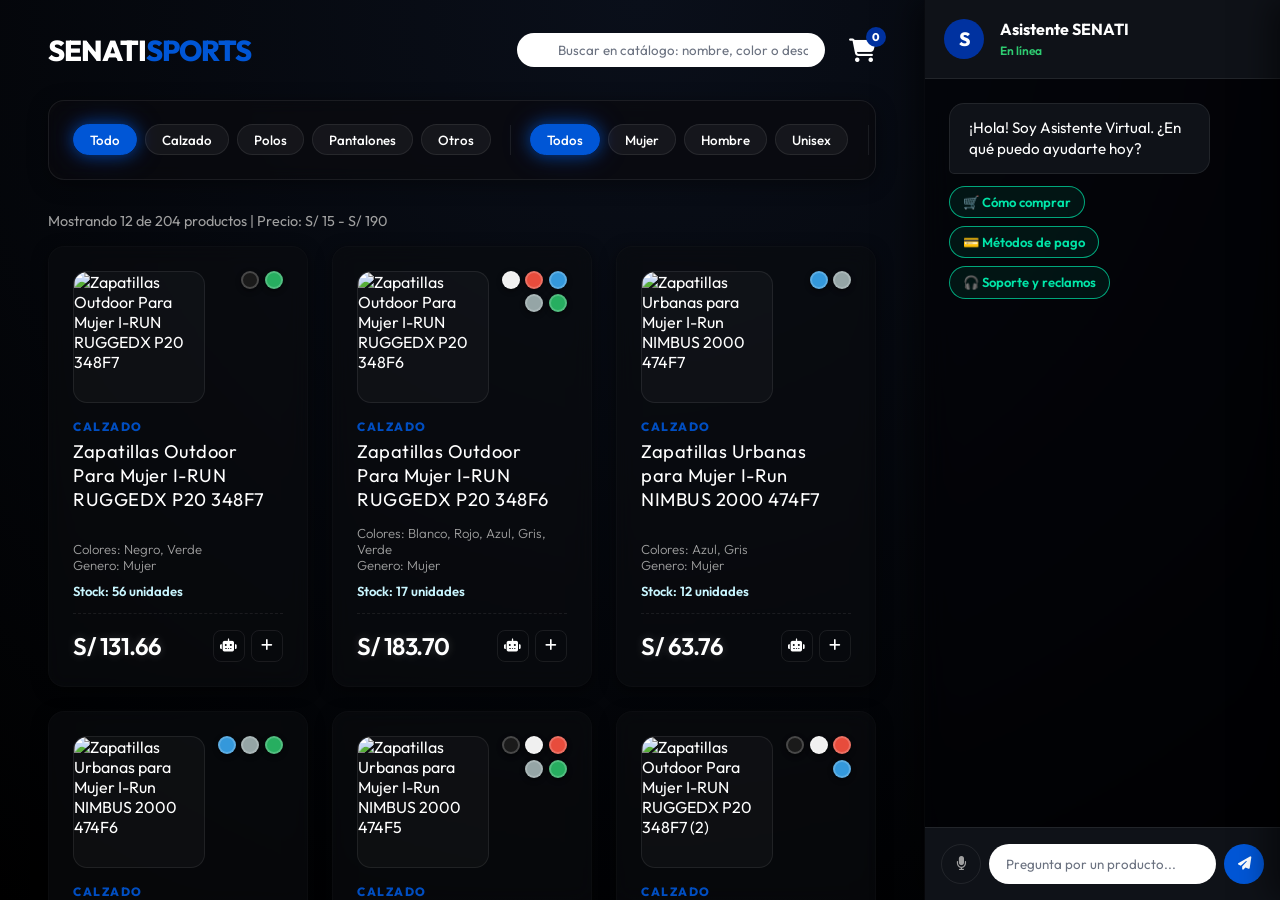
==== commit 82d72a04: "Initial commit - Clean main branch" ====
--- a/index.html
+++ b/index.html
@@ -155,11 +155,14 @@
                 <span>Total:</span>
                 <span id="cart-total-amount">S/ 0.00</span>
             </div>
-            <button class="btn btn-primary checkout-btn">Finalizar Compra</button>
+            <button id="checkout-btn" class="btn btn-primary checkout-btn">Finalizar Compra</button>
         </div>
     </div>
     <div id="cart-overlay" class="cart-overlay"></div>
 
+    <!-- jsPDF for PDF generation -->
+    <script src="https://cdnjs.cloudflare.com/ajax/libs/jspdf/2.5.1/jspdf.umd.min.js"></script>
+
     <script src="js/main.js"></script>
 </body>
 </html>
--- a/css/style.css
+++ b/css/style.css
@@ -719,6 +719,34 @@
     font-weight: 500;
 }
 
+.chat-suggestions {
+    display: flex;
+    flex-wrap: wrap;
+    gap: 0.5rem;
+    max-width: 95%;
+    align-self: flex-start;
+    margin-top: -0.25rem;
+}
+
+.chat-suggestion-btn {
+    border: 1px solid rgba(0, 229, 168, 0.7);
+    background: rgba(0, 229, 168, 0.08);
+    color: #00e5a8;
+    border-radius: 999px;
+    padding: 0.45rem 0.8rem;
+    font-size: 0.82rem;
+    font-weight: 600;
+    cursor: pointer;
+    transition: var(--transition);
+}
+
+.chat-suggestion-btn:hover {
+    background: rgba(0, 229, 168, 0.2);
+    color: #b9ffe8;
+    transform: translateY(-1px);
+    box-shadow: 0 0 12px rgba(0, 229, 168, 0.25);
+}
+
 .chat-input-area {
     padding: 1rem;
     background: var(--dark-grey);
@@ -788,7 +816,8 @@
     right: -400px;
     width: 400px;
     height: 100vh;
-    background: var(--dark);
+    background: linear-gradient(180deg, #0b1020 0%, #070b14 100%);
+    color: var(--text-main);
     z-index: 2000;
     transition: var(--transition);
     display: flex;
@@ -802,9 +831,15 @@
 .cart-header {
     padding: 1.5rem;
     border-bottom: 1px solid var(--glass-border);
+    background: rgba(255, 255, 255, 0.02);
     display: flex;
     justify-content: space-between;
     align-items: center;
+}
+
+.cart-header h3 {
+    color: var(--text-main);
+    font-weight: 700;
 }
 
 #close-cart {
@@ -819,6 +854,7 @@
     flex: 1;
     overflow-y: auto;
     padding: 1.5rem;
+    background: transparent;
 }
 
 .cart-item-row {
@@ -826,14 +862,16 @@
     gap: 1rem;
     align-items: center;
     margin-bottom: 1rem;
-    background: var(--dark-grey);
+    background: rgba(255, 255, 255, 0.03);
+    border: 1px solid var(--glass-border);
     padding: 1rem;
     border-radius: 10px;
 }
 
 .cart-item-emoji {
     font-size: 2rem;
-    background: var(--dark);
+    background: #0b1020;
+    border: 1px solid var(--glass-border);
     width: 50px;
     height: 50px;
     display: flex;
@@ -843,20 +881,33 @@
 }
 
 .cart-item-info { flex: 1; }
-.cart-item-info h4 { margin: 0; font-size: 0.9rem; }
-.cart-item-info p { margin: 0; color: var(--primary); font-weight: bold; }
+.cart-item-info h4 {
+    margin: 0;
+    font-size: 0.9rem;
+    color: var(--text-main);
+}
+.cart-item-info p {
+    margin: 0;
+    color: #7fb3ff;
+    font-weight: bold;
+}
 
 .remove-item {
     background: transparent;
     border: none;
-    color: var(--secondary);
-    cursor: pointer;
+    color: #ff7b7b;
+    cursor: pointer;
+}
+
+.remove-item:hover {
+    color: #ff5252;
+    transform: scale(1.06);
 }
 
 .cart-footer {
     padding: 1.5rem;
     border-top: 1px solid var(--glass-border);
-    background: var(--dark-grey);
+    background: rgba(10, 14, 24, 0.95);
 }
 
 .cart-total {
@@ -865,6 +916,10 @@
     font-size: 1.5rem;
     font-weight: 800;
     margin-bottom: 1rem;
+}
+
+.cart-total span {
+    color: var(--text-main);
 }
 
 .checkout-btn {
@@ -899,7 +954,15 @@
 }
 .cart-overlay.show { opacity: 1; pointer-events: all; }
 
-.empty-msg { text-align: center; color: var(--text-muted); margin-top: 2rem; }
+.empty-msg {
+    text-align: center;
+    color: var(--text-muted);
+    margin-top: 2rem;
+    background: rgba(255, 255, 255, 0.03);
+    border: 1px dashed var(--glass-border);
+    border-radius: 12px;
+    padding: 1rem;
+}
 
 /* Typing indicator */
 .typing-indicator {
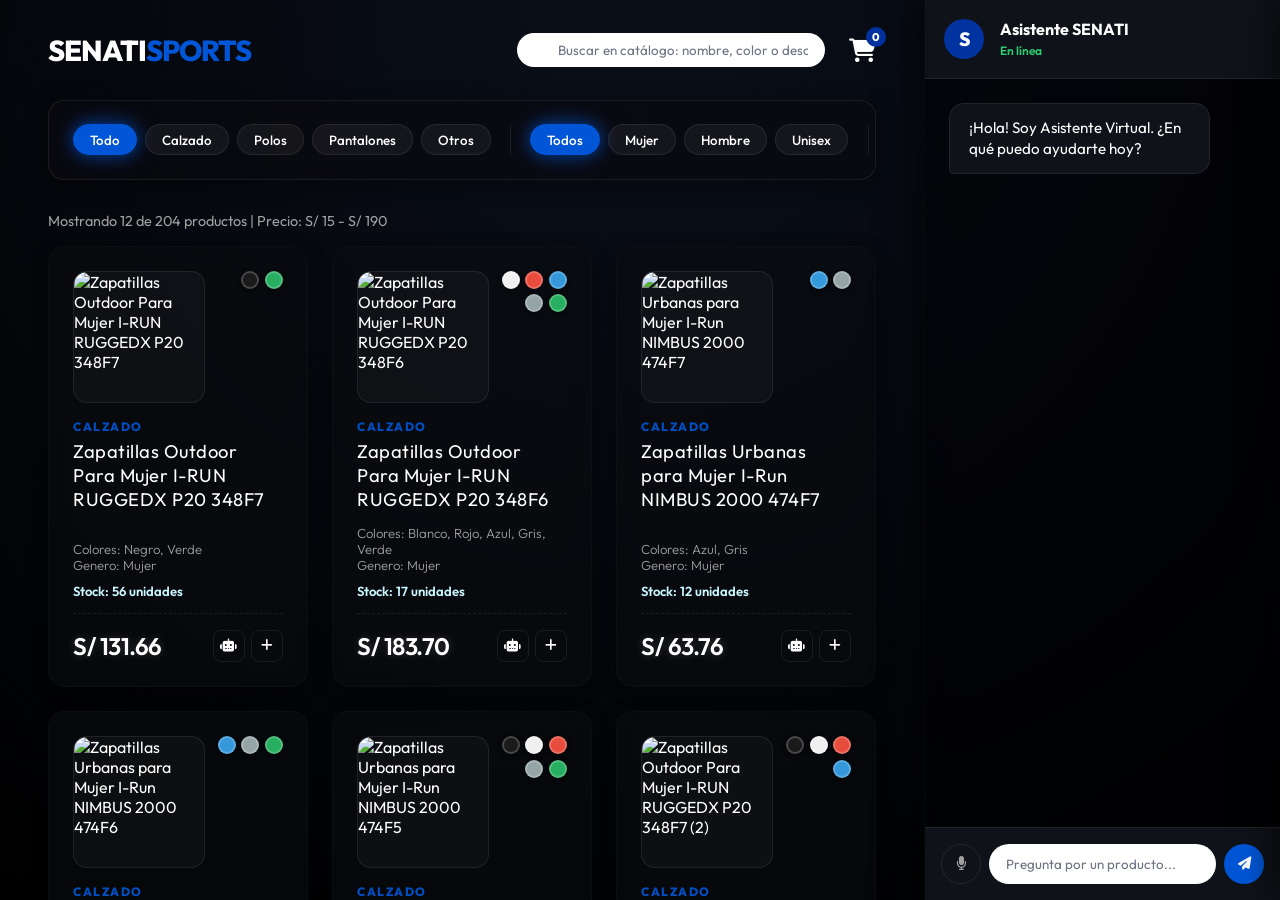
==== commit 7c59ba4f: "feat: Migracion de products_scraped.json a MySQL DB - Agregar db.py como handler de conexion MySQL -" ====
--- a/index.html
+++ b/index.html
@@ -155,14 +155,11 @@
                 <span>Total:</span>
                 <span id="cart-total-amount">S/ 0.00</span>
             </div>
-            <button id="checkout-btn" class="btn btn-primary checkout-btn">Finalizar Compra</button>
+            <button class="btn btn-primary checkout-btn">Finalizar Compra</button>
         </div>
     </div>
     <div id="cart-overlay" class="cart-overlay"></div>
 
-    <!-- jsPDF for PDF generation -->
-    <script src="https://cdnjs.cloudflare.com/ajax/libs/jspdf/2.5.1/jspdf.umd.min.js"></script>
-
     <script src="js/main.js"></script>
 </body>
 </html>
--- a/css/style.css
+++ b/css/style.css
@@ -719,34 +719,6 @@
     font-weight: 500;
 }
 
-.chat-suggestions {
-    display: flex;
-    flex-wrap: wrap;
-    gap: 0.5rem;
-    max-width: 95%;
-    align-self: flex-start;
-    margin-top: -0.25rem;
-}
-
-.chat-suggestion-btn {
-    border: 1px solid rgba(0, 229, 168, 0.7);
-    background: rgba(0, 229, 168, 0.08);
-    color: #00e5a8;
-    border-radius: 999px;
-    padding: 0.45rem 0.8rem;
-    font-size: 0.82rem;
-    font-weight: 600;
-    cursor: pointer;
-    transition: var(--transition);
-}
-
-.chat-suggestion-btn:hover {
-    background: rgba(0, 229, 168, 0.2);
-    color: #b9ffe8;
-    transform: translateY(-1px);
-    box-shadow: 0 0 12px rgba(0, 229, 168, 0.25);
-}
-
 .chat-input-area {
     padding: 1rem;
     background: var(--dark-grey);
@@ -816,8 +788,7 @@
     right: -400px;
     width: 400px;
     height: 100vh;
-    background: linear-gradient(180deg, #0b1020 0%, #070b14 100%);
-    color: var(--text-main);
+    background: var(--dark);
     z-index: 2000;
     transition: var(--transition);
     display: flex;
@@ -831,15 +802,9 @@
 .cart-header {
     padding: 1.5rem;
     border-bottom: 1px solid var(--glass-border);
-    background: rgba(255, 255, 255, 0.02);
     display: flex;
     justify-content: space-between;
     align-items: center;
-}
-
-.cart-header h3 {
-    color: var(--text-main);
-    font-weight: 700;
 }
 
 #close-cart {
@@ -854,7 +819,6 @@
     flex: 1;
     overflow-y: auto;
     padding: 1.5rem;
-    background: transparent;
 }
 
 .cart-item-row {
@@ -862,16 +826,14 @@
     gap: 1rem;
     align-items: center;
     margin-bottom: 1rem;
-    background: rgba(255, 255, 255, 0.03);
-    border: 1px solid var(--glass-border);
+    background: var(--dark-grey);
     padding: 1rem;
     border-radius: 10px;
 }
 
 .cart-item-emoji {
     font-size: 2rem;
-    background: #0b1020;
-    border: 1px solid var(--glass-border);
+    background: var(--dark);
     width: 50px;
     height: 50px;
     display: flex;
@@ -881,33 +843,20 @@
 }
 
 .cart-item-info { flex: 1; }
-.cart-item-info h4 {
-    margin: 0;
-    font-size: 0.9rem;
-    color: var(--text-main);
-}
-.cart-item-info p {
-    margin: 0;
-    color: #7fb3ff;
-    font-weight: bold;
-}
+.cart-item-info h4 { margin: 0; font-size: 0.9rem; }
+.cart-item-info p { margin: 0; color: var(--primary); font-weight: bold; }
 
 .remove-item {
     background: transparent;
     border: none;
-    color: #ff7b7b;
-    cursor: pointer;
-}
-
-.remove-item:hover {
-    color: #ff5252;
-    transform: scale(1.06);
+    color: var(--secondary);
+    cursor: pointer;
 }
 
 .cart-footer {
     padding: 1.5rem;
     border-top: 1px solid var(--glass-border);
-    background: rgba(10, 14, 24, 0.95);
+    background: var(--dark-grey);
 }
 
 .cart-total {
@@ -916,10 +865,6 @@
     font-size: 1.5rem;
     font-weight: 800;
     margin-bottom: 1rem;
-}
-
-.cart-total span {
-    color: var(--text-main);
 }
 
 .checkout-btn {
@@ -954,15 +899,7 @@
 }
 .cart-overlay.show { opacity: 1; pointer-events: all; }
 
-.empty-msg {
-    text-align: center;
-    color: var(--text-muted);
-    margin-top: 2rem;
-    background: rgba(255, 255, 255, 0.03);
-    border: 1px dashed var(--glass-border);
-    border-radius: 12px;
-    padding: 1rem;
-}
+.empty-msg { text-align: center; color: var(--text-muted); margin-top: 2rem; }
 
 /* Typing indicator */
 .typing-indicator {
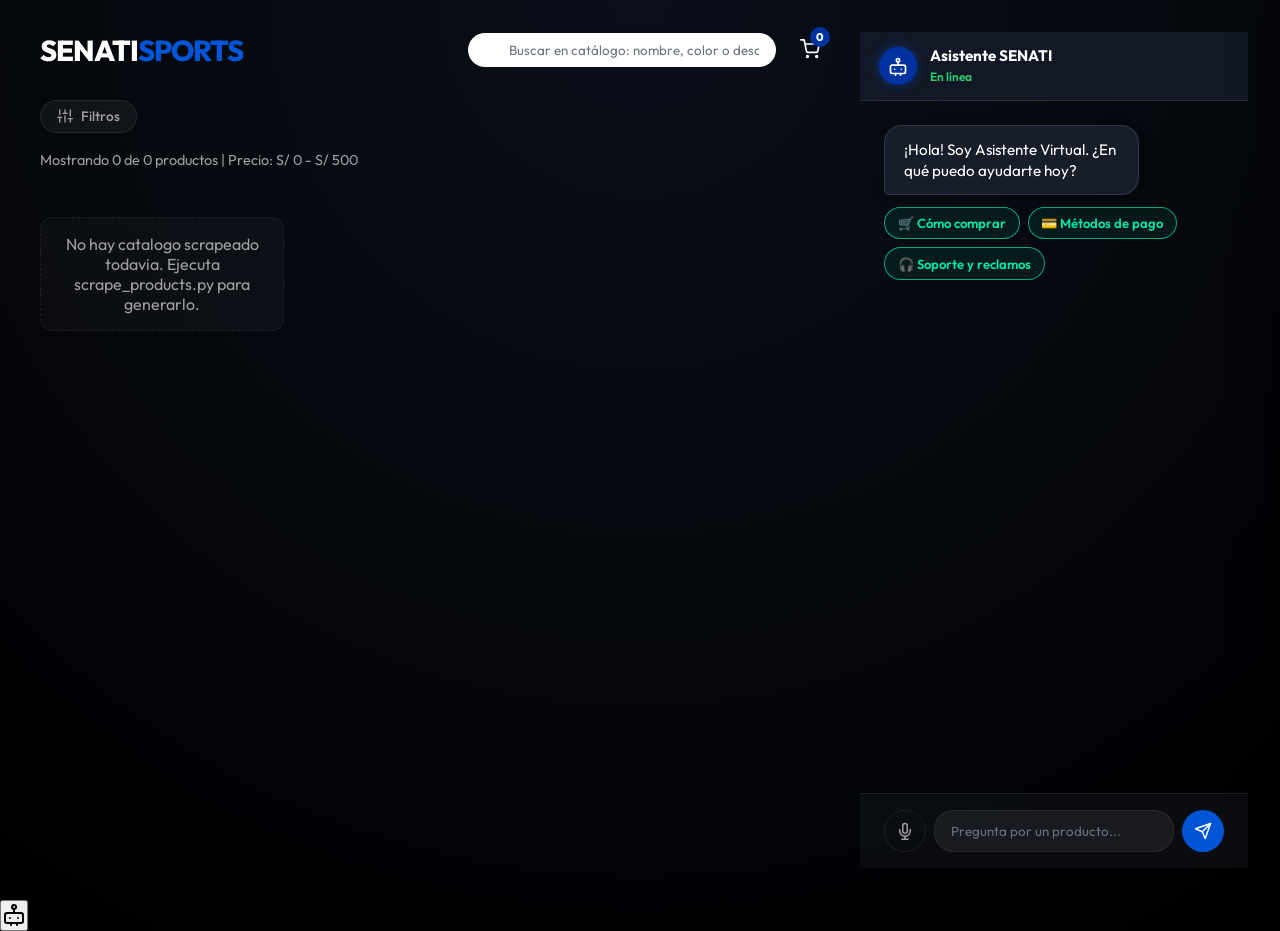
==== commit de7aee31: "feat: sincronizacion completa - admin panel, bot whatsapp, UI y mejoras" ====
--- a/index.html
+++ b/index.html
@@ -13,8 +13,7 @@
     <link rel="preconnect" href="https://fonts.gstatic.com" crossorigin>
     <link href="https://fonts.googleapis.com/css2?family=Outfit:wght@300;400;600;800&display=swap" rel="stylesheet">
 
-    <!-- Font Awesome for icons -->
-    <link rel="stylesheet" href="https://cdnjs.cloudflare.com/ajax/libs/font-awesome/6.4.0/css/all.min.css">
+    <!-- Font Awesome eliminado por lentitud y bloqueadores -->
 
     <link rel="stylesheet" href="css/style.css">
 </head>
@@ -22,24 +21,30 @@
 <body>
     <div class="dashboard-app">
         <!-- CATÁLOGO (Left Panel) -->
-        <main class="dashboard-left">
+        <main class="dashboard-left" id="dashboard-left">
             <!-- Header (Logo + Title) -->
             <div class="dashboard-header">
                 <div class="logo">SENATI<span>SPORTS</span></div>
                 <div class="header-right">
                     <div class="header-search">
-                        <i class="fa-solid fa-search"></i>
+                        <svg viewBox="0 0 24 24" width="16" height="16" fill="none" stroke="currentColor" stroke-width="2" stroke-linecap="round" stroke-linejoin="round"><circle cx="11" cy="11" r="8"></circle><line x1="21" y1="21" x2="16.65" y2="16.65"></line></svg>
                         <input type="text" id="product-search" placeholder="Buscar en catálogo: nombre, color o descripción...">
                     </div>
                     <button class="cart-btn" id="cart-btn">
-                        <i class="fa-solid fa-shopping-cart"></i>
+                        <svg viewBox="0 0 24 24" width="20" height="20" fill="none" stroke="currentColor" stroke-width="2" stroke-linecap="round" stroke-linejoin="round"><circle cx="9" cy="21" r="1"></circle><circle cx="20" cy="21" r="1"></circle><path d="M1 1h4l2.68 13.39a2 2 0 0 0 2 1.61h9.72a2 2 0 0 0 2-1.61L23 6H6"></path></svg>
                         <span class="cart-count">0</span>
                     </button>
                 </div>
             </div>
 
-            <!-- Filtros Superiores (Categorías + Colores) -->
-            <div class="dashboard-filters horizontal-bar">
+            <!-- Toggle Filtros -->
+            <button class="filters-toggle-btn" id="filters-toggle-btn" title="Mostrar/Ocultar filtros">
+                <svg viewBox="0 0 24 24" width="16" height="16" fill="none" stroke="currentColor" stroke-width="2" stroke-linecap="round" stroke-linejoin="round"><line x1="4" y1="21" x2="4" y2="14"></line><line x1="4" y1="10" x2="4" y2="3"></line><line x1="12" y1="21" x2="12" y2="12"></line><line x1="12" y1="8" x2="12" y2="3"></line><line x1="20" y1="21" x2="20" y2="16"></line><line x1="20" y1="12" x2="20" y2="3"></line><line x1="1" y1="14" x2="7" y2="14"></line><line x1="9" y1="8" x2="15" y2="8"></line><line x1="17" y1="16" x2="23" y2="16"></line></svg>
+                <span>Filtros</span>
+            </button>
+
+            <!-- Filtros Superiores (Categorías + Colores) - OCULTOS por defecto -->
+            <div class="dashboard-filters horizontal-bar collapsed" id="dashboard-filters">
                 <div class="filter-group">
                     <div class="filter-buttons" id="category-filter-container">
                         <button class="filter-btn active" data-category="all" title="Todo">Todo</button>
@@ -113,39 +118,50 @@
         </main>
 
         <!-- CHATBOT (Right Panel) -->
-        <aside class="dashboard-right" id="dashboard-right">
-            <div class="mobile-chat-toggle" id="mobile-chat-toggle">
-                <i class="fa-solid fa-comment-dots"></i>
-            </div>
-            <div id="chat-window" class="chat-window embedded open">
-                <div class="chat-header">
-                    <div class="chat-user-info">
-                        <div class="bot-avatar">S</div>
-                        <div>
-                            <h4>Asistente SENATI</h4>
-                            <span class="online-status">En línea</span>
-                        </div>
-                    </div>
+        <aside class="dashboard-chat" id="dashboard-chat">
+        <div class="chatbot-float-header" id="chatbot-float-header">
+            <div class="chatbot-float-title">
+                <div class="bot-avatar">
+                    <svg viewBox="0 0 24 24" width="20" height="20" fill="none" stroke="currentColor" stroke-width="2" stroke-linecap="round" stroke-linejoin="round">
+                        <rect x="3" y="11" width="18" height="10" rx="2"></rect>
+                        <circle cx="12" cy="5" r="2"></circle>
+                        <path d="M12 7v4"></path>
+                        <line x1="8" y1="16" x2="8" y2="16"></line>
+                        <line x1="16" y1="16" x2="16" y2="16"></line>
+                        <path d="M9 21v2"></path>
+                        <path d="M15 21v2"></path>
+                    </svg>
                 </div>
-                <div class="chat-messages" id="chat-messages">
-                    <div class="message bot">
-                        ¡Hola! Soy Asistente Virtual. ¿En qué puedo ayudarte hoy?
-                    </div>
-                </div>
-                <div class="chat-input-area">
-                    <button id="mic-btn" class="mic-btn" title="Reconocimiento de voz"><i class="fa-solid fa-microphone"></i></button>
-                    <input type="text" id="chat-input" placeholder="Pregunta por un producto...">
-                    <button id="send-chat"><i class="fa-solid fa-paper-plane"></i></button>
+                <div>
+                    <h4>Asistente SENATI</h4>
+                    <span class="online-status">En línea</span>
                 </div>
             </div>
-        </aside>
+        </div>
+        <div class="chatbot-float-body" id="chatbot-float-body">
+            <div class="chat-messages" id="chat-messages">
+                <div class="message bot">
+                    ¡Hola! Soy Asistente Virtual. ¿En qué puedo ayudarte hoy?
+                </div>
+            </div>
+            <div class="chat-input-area">
+                <button id="mic-btn" class="mic-btn" title="Reconocimiento de voz">
+                    <svg viewBox="0 0 24 24" width="18" height="18" fill="none" stroke="currentColor" stroke-width="2" stroke-linecap="round" stroke-linejoin="round"><path d="M12 2a3 3 0 0 0-3 3v7a3 3 0 0 0 6 0V5a3 3 0 0 0-3-3z"></path><path d="M19 10v2a7 7 0 0 1-14 0v-2"></path><line x1="12" y1="19" x2="12" y2="23"></line><line x1="8" y1="23" x2="16" y2="23"></line></svg>
+                </button>
+                <input type="text" id="chat-input" placeholder="Pregunta por un producto...">
+                <button id="send-chat">
+                    <svg viewBox="0 0 24 24" width="18" height="18" fill="none" stroke="currentColor" stroke-width="2" stroke-linecap="round" stroke-linejoin="round"><line x1="22" y1="2" x2="11" y2="13"></line><polygon points="22 2 15 22 11 13 2 9 22 2"></polygon></svg>
+                </button>
+            </div>
+        </div>
+    </aside>
     </div>
 
     <!-- Modals (Cart) -->
     <div id="cart-sidebar" class="cart-sidebar">
         <div class="cart-header">
             <h3>Tu Carrito</h3>
-            <button id="close-cart"><i class="fa-solid fa-xmark"></i></button>
+            <button id="close-cart"><svg viewBox="0 0 24 24" width="20" height="20" fill="none" stroke="currentColor" stroke-width="2" stroke-linecap="round" stroke-linejoin="round"><line x1="18" y1="6" x2="6" y2="18"></line><line x1="6" y1="6" x2="18" y2="18"></line></svg></button>
         </div>
         <div class="cart-items" id="cart-items-list">
             <p class="empty-msg">Tu carrito está vacío.</p>
@@ -155,11 +171,26 @@
                 <span>Total:</span>
                 <span id="cart-total-amount">S/ 0.00</span>
             </div>
-            <button class="btn btn-primary checkout-btn">Finalizar Compra</button>
+            <button id="checkout-btn" class="btn btn-primary checkout-btn">Finalizar Compra</button>
         </div>
     </div>
     <div id="cart-overlay" class="cart-overlay"></div>
 
+    <!-- Mobile Chat Toggle -->
+    <button class="mobile-chat-toggle" id="mobile-chat-toggle" title="Abrir chat">
+        <svg viewBox="0 0 24 24" width="24" height="24" fill="none" stroke="currentColor" stroke-width="2" stroke-linecap="round" stroke-linejoin="round">
+            <rect x="3" y="11" width="18" height="10" rx="2"></rect>
+            <circle cx="12" cy="5" r="2"></circle>
+            <path d="M12 7v4"></path>
+            <line x1="8" y1="16" x2="8" y2="16"></line>
+            <line x1="16" y1="16" x2="16" y2="16"></line>
+            <path d="M9 21v2"></path>
+            <path d="M15 21v2"></path>
+        </svg>
+    </button>
+
+    <!-- jsPDF eliminado. El PDF se genera en el backend -->
+
     <script src="js/main.js"></script>
 </body>
 </html>
--- a/css/style.css
+++ b/css/style.css
@@ -29,7 +29,7 @@
     /* Fondo viñetado general negro profundo y elegante */
     background: radial-gradient(circle at top, #0A0F1A 0%, #000000 100%);
     color: var(--text-main);
-    overflow: hidden; /* No scroll en el body principal */
+    overflow-y: auto;
 }
 
 a { text-decoration: none; color: inherit; }
@@ -38,29 +38,29 @@
 /* -------------------- LAYOUT -------------------- */
 .dashboard-app {
     display: flex;
-    height: 100vh;
-    width: 100vw;
-    background: transparent; /* Permite ver el fondo radial del body */
+    min-height: 100vh;
+    width: 100%;
+    background: transparent;
 }
 
 /* Left Panel (Catalog) */
 .dashboard-left {
-    flex: 7;
-    height: 100%;
-    overflow-y: auto;
-    padding: 2rem 3rem;
+    flex: 1;
+    padding: 2rem 2.5rem;
+    min-width: 0;
 }
 
 /* Right Panel (Chatbot) */
-.dashboard-right {
-    flex: 3;
-    height: 100%;
-    border-left: 1px solid rgba(255, 255, 255, 0.02); /* Borde sutil */
+.dashboard-chat {
+    width: 420px;
+    padding: 2rem 2rem 2rem 0;
     display: flex;
     flex-direction: column;
-    background: rgba(2, 3, 5, 0.6); /* Negro ultra profundo semi-transparente */
-    backdrop-filter: blur(15px);
-    box-shadow: -10px 0 30px rgba(0,0,0,0.5); /* Sombra hacia la izquierda */
+    position: sticky;
+    top: 0;
+    align-self: flex-start;
+    height: 100vh;
+    box-sizing: border-box;
 }
 
 /* -------------------- HEADER -------------------- */
@@ -136,6 +136,35 @@
     align-items: center;
 }
 
+/* -------------------- TOGGLE FILTROS -------------------- */
+.filters-toggle-btn {
+    display: inline-flex;
+    align-items: center;
+    gap: 0.5rem;
+    background: rgba(255, 255, 255, 0.05);
+    border: 1px solid var(--glass-border);
+    color: var(--text-muted);
+    padding: 0.4rem 1rem;
+    border-radius: 20px;
+    cursor: pointer;
+    font-weight: 500;
+    font-size: 0.85rem;
+    margin-bottom: 1rem;
+    transition: var(--transition);
+}
+
+.filters-toggle-btn:hover {
+    border-color: var(--primary-light);
+    color: var(--text-main);
+}
+
+.filters-toggle-btn.active {
+    background: var(--primary-light);
+    color: var(--text-main);
+    border-color: var(--primary-light);
+    box-shadow: var(--glow-primary);
+}
+
 /* -------------------- FILTROS (PILLS) - HORIZONTALES -------------------- */
 .dashboard-filters.horizontal-bar {
     display: flex;
@@ -149,10 +178,23 @@
     border-radius: 16px;
     border: 1px solid var(--glass-border);
     box-shadow: 0 4px 20px rgba(0,0,0,0.4);
-    overflow-x: auto; /* Permite scroll si no cabe */
+    overflow-x: auto;
     position: sticky;
     top: 0;
     z-index: 100;
+    transition: max-height 0.4s ease, opacity 0.3s ease, margin 0.3s ease, padding 0.3s ease;
+    max-height: 200px;
+    opacity: 1;
+}
+
+.dashboard-filters.horizontal-bar.collapsed {
+    max-height: 0;
+    opacity: 0;
+    margin-bottom: 0;
+    padding-top: 0;
+    padding-bottom: 0;
+    overflow: hidden;
+    pointer-events: none;
 }
 
 .dashboard-filters.horizontal-bar::-webkit-scrollbar {
@@ -646,42 +688,98 @@
     box-shadow: var(--glow-primary);
 }
 
-/* -------------------- CHATBOT PANEL -------------------- */
-.chat-window {
-    width: 100%;
-    height: 100%;
+/* -------------------- CHATBOT PANEL DERECHO -------------------- */
+.chatbot-float {
+    flex: 1;
+    border-radius: 20px;
+    border: 1px solid rgba(255, 255, 255, 0.12);
+    background: rgba(12, 16, 24, 0.95);
+    backdrop-filter: blur(25px);
+    box-shadow: 0 20px 50px rgba(0,0,0,0.6), 0 0 0 1px rgba(255,255,255,0.05);
+    overflow: hidden;
     display: flex;
     flex-direction: column;
-}
-
-.chat-header {
-    background: var(--dark-grey);
-    padding: 1.2rem;
-    display: flex;
-    align-items: center;
-    border-bottom: 1px solid var(--glass-border);
-}
-
-.chat-user-info {
-    display: flex;
-    align-items: center;
-    gap: 1rem;
+    transition: var(--transition);
+}
+
+.chatbot-float.minimized .chatbot-float-body {
+    display: none;
+}
+
+.chatbot-float.minimized .chatbot-toggle-btn svg {
+    transform: rotate(180deg);
+}
+
+.chatbot-float-header {
+    background: rgba(20, 26, 38, 0.95);
+    padding: 0.9rem 1.2rem;
+    display: flex;
+    align-items: center;
+    justify-content: space-between;
+    border-bottom: 1px solid rgba(255, 255, 255, 0.1);
+    cursor: pointer;
+    user-select: none;
+    flex-shrink: 0;
+}
+
+.chatbot-float-title {
+    display: flex;
+    align-items: center;
+    gap: 0.8rem;
+}
+
+.chatbot-float-title h4 {
+    margin: 0;
+    font-size: 0.95rem;
+    color: var(--text-main);
+}
+
+.chatbot-toggle-btn {
+    background: transparent;
+    border: none;
+    color: var(--text-muted);
+    cursor: pointer;
+    width: 32px;
+    height: 32px;
+    border-radius: 8px;
+    display: flex;
+    justify-content: center;
+    align-items: center;
+    transition: var(--transition);
+}
+
+.chatbot-toggle-btn:hover {
+    background: rgba(255,255,255,0.08);
+    color: var(--text-main);
+}
+
+.chatbot-toggle-btn svg {
+    transition: transform 0.3s ease;
+}
+
+.chatbot-float-body {
+    display: flex;
+    flex-direction: column;
+    flex: 1;
+    min-height: 0;
+    transition: var(--transition);
 }
 
 .bot-avatar {
-    width: 40px;
-    height: 40px;
+    width: 38px;
+    height: 38px;
     background: var(--primary);
-    color: var(--dark);
+    color: #fff;
     border-radius: 50%;
     display: flex;
     justify-content: center;
     align-items: center;
     font-weight: 800;
-    font-size: 1.2rem;
-}
-
-.chat-user-info h4 { margin: 0; font-size: 1rem; }
+    font-size: 1.1rem;
+    box-shadow: 0 0 12px rgba(0, 86, 214, 0.5);
+    flex-shrink: 0;
+}
+
 .online-status { font-size: 0.75rem; color: #2ecc71; font-weight: 600; }
 
 .chat-messages {
@@ -693,49 +791,99 @@
     gap: 1rem;
 }
 
+.chat-messages::-webkit-scrollbar {
+    width: 5px;
+}
+.chat-messages::-webkit-scrollbar-track {
+    background: transparent;
+}
+.chat-messages::-webkit-scrollbar-thumb {
+    background: rgba(255, 255, 255, 0.15);
+    border-radius: 10px;
+}
+.chat-messages::-webkit-scrollbar-thumb:hover {
+    background: rgba(255, 255, 255, 0.3);
+}
+
+@keyframes slideInBounce {
+    0% { opacity: 0; transform: translateY(20px) scale(0.95); }
+    60% { opacity: 1; transform: translateY(-5px) scale(1.02); }
+    100% { opacity: 1; transform: translateY(0) scale(1); }
+}
+
 .message {
-    max-width: 85%;
+    max-width: 75%;
     padding: 0.8rem 1.2rem;
-    border-radius: 15px;
+    border-radius: 18px;
     font-size: 0.95rem;
     line-height: 1.4;
     position: relative;
-    animation: fadeIn 0.3s ease forwards;
+    animation: slideInBounce 0.5s cubic-bezier(0.175, 0.885, 0.32, 1.275) forwards;
+    box-shadow: 0 4px 15px rgba(0,0,0,0.2);
 }
 
 .message.bot {
-    background: var(--dark-grey);
-    color: var(--text-main);
-    border: 1px solid var(--glass-border);
+    background: rgba(25, 32, 45, 0.95);
+    color: var(--text-main);
+    border: 1px solid rgba(255, 255, 255, 0.12);
     align-self: flex-start;
     border-bottom-left-radius: 5px;
 }
 
 .message.user {
     background: var(--primary);
-    color: var(--dark);
+    color: #fff;
     align-self: flex-end;
     border-bottom-right-radius: 5px;
     font-weight: 500;
 }
 
+.chat-suggestions {
+    display: flex;
+    flex-wrap: wrap;
+    gap: 0.5rem;
+    max-width: 95%;
+    align-self: flex-start;
+    margin-top: -0.25rem;
+}
+
+.chat-suggestion-btn {
+    border: 1px solid rgba(0, 229, 168, 0.7);
+    background: rgba(0, 229, 168, 0.08);
+    color: #00e5a8;
+    border-radius: 999px;
+    padding: 0.45rem 0.8rem;
+    font-size: 0.82rem;
+    font-weight: 600;
+    cursor: pointer;
+    transition: var(--transition);
+}
+
+.chat-suggestion-btn:hover {
+    background: rgba(0, 229, 168, 0.2);
+    color: #b9ffe8;
+    transform: translateY(-1px);
+    box-shadow: 0 0 12px rgba(0, 229, 168, 0.25);
+}
+
 .chat-input-area {
-    padding: 1rem;
-    background: var(--dark-grey);
-    border-top: 1px solid var(--glass-border);
+    padding: 1rem 1.5rem;
+    background: rgba(15, 18, 24, 0.7);
+    border-top: 1px solid rgba(255, 255, 255, 0.08);
     display: flex;
     gap: 0.5rem;
 }
 
 .chat-input-area input {
     flex: 1;
-    background: var(--dark);
+    background: rgba(255, 255, 255, 0.06);
     border: 1px solid var(--glass-border);
     border-radius: 20px;
     padding: 0 1rem;
-    color: #000000;
-    caret-color: #000000;
+    color: #fff;
+    caret-color: #fff;
     outline: none;
+    height: 42px;
 }
 
 .chat-input-area input::placeholder {
@@ -750,8 +898,8 @@
 .chat-input-area button {
     background: var(--primary-light);
     border: none;
-    width: 40px;
-    height: 40px;
+    width: 42px;
+    height: 42px;
     border-radius: 50%;
     color: var(--text-main);
     cursor: pointer;
@@ -759,6 +907,7 @@
     justify-content: center;
     align-items: center;
     transition: var(--transition);
+    flex-shrink: 0;
 }
 
 .chat-input-area button:hover {
@@ -788,7 +937,8 @@
     right: -400px;
     width: 400px;
     height: 100vh;
-    background: var(--dark);
+    background: linear-gradient(180deg, #0b1020 0%, #070b14 100%);
+    color: var(--text-main);
     z-index: 2000;
     transition: var(--transition);
     display: flex;
@@ -802,9 +952,15 @@
 .cart-header {
     padding: 1.5rem;
     border-bottom: 1px solid var(--glass-border);
+    background: rgba(255, 255, 255, 0.02);
     display: flex;
     justify-content: space-between;
     align-items: center;
+}
+
+.cart-header h3 {
+    color: var(--text-main);
+    font-weight: 700;
 }
 
 #close-cart {
@@ -819,6 +975,7 @@
     flex: 1;
     overflow-y: auto;
     padding: 1.5rem;
+    background: transparent;
 }
 
 .cart-item-row {
@@ -826,14 +983,16 @@
     gap: 1rem;
     align-items: center;
     margin-bottom: 1rem;
-    background: var(--dark-grey);
+    background: rgba(255, 255, 255, 0.03);
+    border: 1px solid var(--glass-border);
     padding: 1rem;
     border-radius: 10px;
 }
 
 .cart-item-emoji {
     font-size: 2rem;
-    background: var(--dark);
+    background: #0b1020;
+    border: 1px solid var(--glass-border);
     width: 50px;
     height: 50px;
     display: flex;
@@ -843,20 +1002,33 @@
 }
 
 .cart-item-info { flex: 1; }
-.cart-item-info h4 { margin: 0; font-size: 0.9rem; }
-.cart-item-info p { margin: 0; color: var(--primary); font-weight: bold; }
+.cart-item-info h4 {
+    margin: 0;
+    font-size: 0.9rem;
+    color: var(--text-main);
+}
+.cart-item-info p {
+    margin: 0;
+    color: #7fb3ff;
+    font-weight: bold;
+}
 
 .remove-item {
     background: transparent;
     border: none;
-    color: var(--secondary);
-    cursor: pointer;
+    color: #ff7b7b;
+    cursor: pointer;
+}
+
+.remove-item:hover {
+    color: #ff5252;
+    transform: scale(1.06);
 }
 
 .cart-footer {
     padding: 1.5rem;
     border-top: 1px solid var(--glass-border);
-    background: var(--dark-grey);
+    background: rgba(10, 14, 24, 0.95);
 }
 
 .cart-total {
@@ -865,6 +1037,10 @@
     font-size: 1.5rem;
     font-weight: 800;
     margin-bottom: 1rem;
+}
+
+.cart-total span {
+    color: var(--text-main);
 }
 
 .checkout-btn {
@@ -899,7 +1075,15 @@
 }
 .cart-overlay.show { opacity: 1; pointer-events: all; }
 
-.empty-msg { text-align: center; color: var(--text-muted); margin-top: 2rem; }
+.empty-msg {
+    text-align: center;
+    color: var(--text-muted);
+    margin-top: 2rem;
+    background: rgba(255, 255, 255, 0.03);
+    border: 1px dashed var(--glass-border);
+    border-radius: 12px;
+    padding: 1rem;
+}
 
 /* Typing indicator */
 .typing-indicator {
@@ -979,8 +1163,7 @@
 
 /* Responsividad */
 @media (max-width: 1024px) {
-    .dashboard-left { padding: 1.5rem; flex: 6; }
-    .dashboard-right { flex: 4; }
+    .dashboard-left { padding: 1.5rem; }
     .header-search input { width: 180px; }
 }
 
@@ -993,28 +1176,6 @@
         height: auto; 
         overflow: visible;
     }
-    
-    .dashboard-right { 
-        position: fixed;
-        bottom: 20px;
-        right: 20px;
-        width: 60px;
-        height: 60px;
-        border-radius: 50%;
-        z-index: 1000;
-        overflow: hidden;
-        transition: var(--transition);
-        border: none;
-        box-shadow: 0 10px 30px rgba(0,0,0,0.5);
-    }
-
-    .dashboard-right.mobile-open {
-        width: calc(100% - 40px);
-        height: 70vh;
-        border-radius: 20px;
-        bottom: 20px;
-        right: 20px;
-    }
 
     .dashboard-header { flex-direction: column; gap: 1rem; align-items: flex-start; }
     .header-right { width: 100%; justify-content: space-between; }
@@ -1038,36 +1199,48 @@
     .card-price { font-size: 1.2rem; }
     
     .cart-sidebar { width: 100%; right: -100%; }
-}
-
-/* Toggle Botón Chat Móvil */
-.mobile-chat-toggle {
-    display: none;
-}
-
-@media (max-width: 768px) {
+
+    .dashboard-chat {
+        display: none;
+        position: fixed;
+        top: 0;
+        right: 0;
+        width: 100%;
+        height: 100vh;
+        padding: 1rem;
+        z-index: 1000;
+        background: rgba(0,0,0,0.8);
+        backdrop-filter: blur(5px);
+    }
+
+    .dashboard-chat.open {
+        display: flex;
+    }
+
+    .chatbot-float {
+        width: 100%;
+        max-width: 480px;
+        margin: auto;
+        border-radius: 16px;
+    }
+
     .mobile-chat-toggle {
         display: flex;
-        position: absolute;
-        top: 0;
-        left: 0;
-        width: 100%;
-        height: 100%;
+        position: fixed;
+        bottom: 20px;
+        right: 20px;
+        width: 56px;
+        height: 56px;
+        border-radius: 50%;
         background: var(--primary);
-        color: white;
+        color: #fff;
+        border: none;
+        box-shadow: 0 4px 20px rgba(0, 86, 214, 0.5);
         justify-content: center;
         align-items: center;
-        font-size: 1.5rem;
+        z-index: 999;
         cursor: pointer;
-        z-index: 10;
-        transition: opacity 0.3s;
     }
-    .dashboard-right.mobile-open .mobile-chat-toggle {
-        opacity: 0;
-        pointer-events: none;
-    }
-    
-    .chat-header {
-        padding-left: 60px; /* Espacio para el botón de cierre en móvil si se desea */
-    }
-}
+
+    .message { max-width: 85%; }
+}
